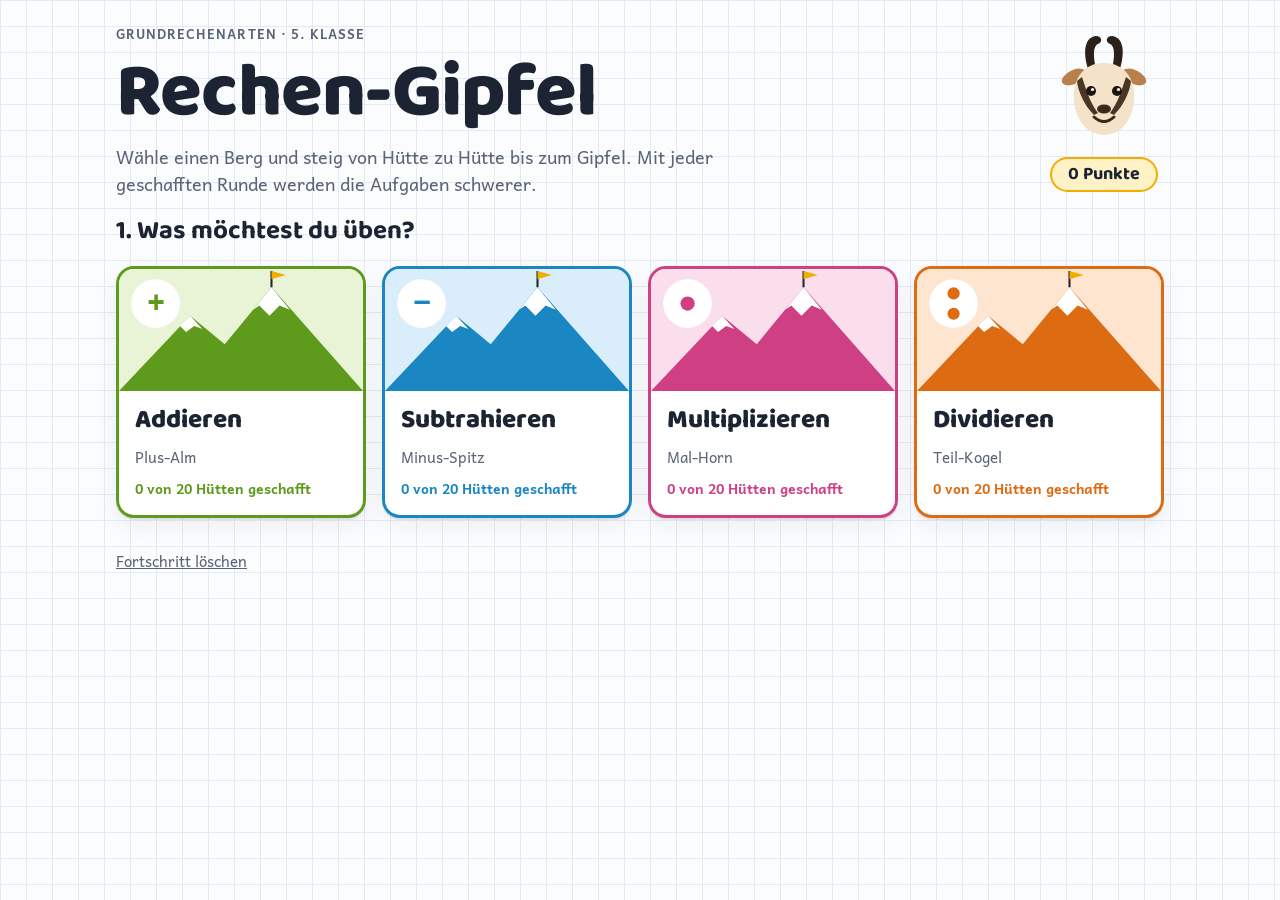
==== einzeldatei/Rechen-Gipfel.html @ dc91d682 "Lernwelt Rechen-Gipfel: Grundrechenarten Klasse 5 Halbschriftlich und schriftlich addieren, subtrahi" ====
<!doctype html>
<html lang="de">
<head>
<meta charset="utf-8">
<meta name="viewport" content="width=device-width, initial-scale=1, viewport-fit=cover">
<title>Rechen-Gipfel</title>
<meta name="description" content="Digitale Lernwelt Grundrechenarten für die 5. Klasse der Mittelschule in Bayern: halbschriftlich und schriftlich addieren, subtrahieren, multiplizieren und dividieren.">
<link rel="preconnect" href="https://fonts.googleapis.com">
<link rel="preconnect" href="https://fonts.gstatic.com" crossorigin>
<link rel="stylesheet" href="https://fonts.googleapis.com/css2?family=Andika:wght@400;700&family=Baloo+2:wght@600;700;800&display=swap">
<style>
/* Rechen-Gipfel
   Layout: eine Spalte auf Karopapier; beim Üben links die Aufgabe, rechts Gamsi, Zahlenfeld und Knöpfe.
   Farben der vier Berge wie auf den Merkplakaten: Plus grün, Minus blau, Mal pink, Geteilt orange. */
:root {
  --paper: #fbfcfe;
  --grid: #e3eaf3;
  --card: #ffffff;
  --fg: #1c2433;
  --muted: #5a6476;
  --line: #c7d1de;
  --ink: #1d4fa8;            /* Füller-Blau für eigene Eingaben */
  --red: #c42a40;            /* Korrekturrot */
  --red-soft: #fde4e8;
  --ok: #24794f;
  --ok-soft: #dcf2e5;
  --sun: #f2ad00;
  --sun-soft: #fff2c7;
  --snow: #ffffff;
  --add: #5e9a1c;  --add-soft: #e9f4d6;
  --sub: #1a86c2;  --sub-soft: #d9eefa;
  --mul: #cf3f84;  --mul-soft: #fbdeec;
  --div: #dd6b12;  --div-soft: #fde5d0;
  --accent: var(--add);
  --accent-soft: var(--add-soft);
  --shadow: 0 2px 0 rgba(28, 36, 51, .08), 0 8px 24px rgba(28, 36, 51, .06);
  --font-display: 'Baloo 2', 'Andika', 'Trebuchet MS', system-ui, sans-serif;
  --font-body: 'Andika', 'Segoe UI', system-ui, sans-serif;
  --cell: clamp(36px, 9vw, 54px);
  --radius: 18px;
}
@media (prefers-color-scheme: dark) {
  :root:not([data-theme="light"]) {
    --paper: #131a27; --grid: #1c2638; --card: #1a2333; --fg: #e9edf4; --muted: #a4aec0; --line: #34425a;
    --ink: #8fb4ff; --red: #ff7d8f; --red-soft: #43202a; --ok: #59d08f; --ok-soft: #173a29; --sun: #ffc93d; --sun-soft: #3f3313; --snow: #dce5f2;
    --add: #8ccf45; --add-soft: #253517; --sub: #4fb6ee; --sub-soft: #15304a; --mul: #f070ad; --mul-soft: #3d1a2c; --div: #ff9a4d; --div-soft: #3f2614;
    --shadow: 0 2px 0 rgba(0, 0, 0, .3), 0 8px 24px rgba(0, 0, 0, .25);
    color-scheme: dark;
  }
}
:root[data-theme="dark"] {
  --paper: #131a27; --grid: #1c2638; --card: #1a2333; --fg: #e9edf4; --muted: #a4aec0; --line: #34425a;
  --ink: #8fb4ff; --red: #ff7d8f; --red-soft: #43202a; --ok: #59d08f; --ok-soft: #173a29; --sun: #ffc93d; --sun-soft: #3f3313; --snow: #dce5f2;
  --add: #8ccf45; --add-soft: #253517; --sub: #4fb6ee; --sub-soft: #15304a; --mul: #f070ad; --mul-soft: #3d1a2c; --div: #ff9a4d; --div-soft: #3f2614;
  --shadow: 0 2px 0 rgba(0, 0, 0, .3), 0 8px 24px rgba(0, 0, 0, .25);
  color-scheme: dark;
}
[data-op="add"] { --accent: var(--add); --accent-soft: var(--add-soft); }
[data-op="sub"] { --accent: var(--sub); --accent-soft: var(--sub-soft); }
[data-op="mul"] { --accent: var(--mul); --accent-soft: var(--mul-soft); }
[data-op="div"] { --accent: var(--div); --accent-soft: var(--div-soft); }

* { box-sizing: border-box; }
html, body { margin: 0; }
body {
  font-family: var(--font-body);
  font-size: 17px;
  line-height: 1.5;
  color: var(--fg);
  background-color: var(--paper);
  background-image:
    linear-gradient(var(--grid) 1px, transparent 1px),
    linear-gradient(90deg, var(--grid) 1px, transparent 1px);
  background-size: 26px 26px;
  min-height: 100vh;
}
[hidden] { display: none !important; }
button { font: inherit; color: inherit; }
:focus-visible { outline: 3px solid var(--sun); outline-offset: 2px; }

.app {
  max-width: 1080px;
  margin: 0 auto;
  padding-block: 24px 48px;
  padding-left: max(16px, env(safe-area-inset-left, 0px));
  padding-right: max(16px, env(safe-area-inset-right, 0px));
}
.screen { display: flex; flex-direction: column; gap: 20px; animation: rise .35s ease both; }
@keyframes rise { from { transform: translateY(8px); opacity: .4; } to { transform: none; opacity: 1; } }

h1, h2, h3 { font-family: var(--font-display); line-height: 1.1; margin: 0; text-wrap: balance; }
h1 { font-size: clamp(44px, 8vw, 76px); font-weight: 800; letter-spacing: -.01em; }
.eyebrow { margin: 0; font-weight: 700; color: var(--muted); text-transform: uppercase; letter-spacing: .08em; font-size: 13px; }
.lead { margin: 0; font-size: 18px; color: var(--muted); max-width: 58ch; }
.pick-title { font-size: 26px; font-weight: 700; }

/* ---------- Start ---------- */
.hero { display: flex; gap: 24px; align-items: center; justify-content: space-between; flex-wrap: wrap; }
.hero-text { display: flex; flex-direction: column; gap: 8px; min-width: 0; flex: 1 1 380px; }
.hero-side { display: flex; flex-direction: column; align-items: center; gap: 8px; }
.score-pill { font-family: var(--font-display); font-weight: 700; font-size: 18px; background: var(--sun-soft); color: var(--fg); border: 2px solid var(--sun); border-radius: 999px; padding: 2px 16px; font-variant-numeric: tabular-nums; }

.op-grid { display: grid; grid-template-columns: repeat(4, minmax(0, 1fr)); gap: 16px; }
@media (max-width: 860px) { .op-grid { grid-template-columns: repeat(2, minmax(0, 1fr)); } }
@media (max-width: 420px) { .op-grid { grid-template-columns: minmax(0, 1fr); } }
.op-card {
  display: flex; flex-direction: column; gap: 6px; text-align: left;
  background: var(--card); border: 3px solid var(--accent); border-radius: var(--radius);
  padding: 0 0 16px; cursor: pointer; overflow: hidden; box-shadow: var(--shadow);
  transition: transform .15s ease;
}
.op-card:hover { transform: translateY(-3px); }
.op-card svg { display: block; width: 100%; height: auto; max-height: 130px; background: var(--accent-soft); }
@media (max-width: 420px) { .op-card svg { height: 110px; } }
.op-card .op-name { font-family: var(--font-display); font-weight: 800; font-size: 26px; padding: 4px 16px 0; color: var(--fg); }
.op-card .op-sub { padding: 0 16px; color: var(--muted); font-size: 15px; }
.op-card .op-progress { padding: 4px 16px 0; font-size: 14px; font-weight: 700; color: var(--accent); }

.home-foot { display: flex; gap: 12px; align-items: center; flex-wrap: wrap; padding-top: 8px; }
.link-btn { background: none; border: 0; padding: 4px 0; color: var(--muted); text-decoration: underline; cursor: pointer; font-size: 15px; }
.reset-confirm { display: flex; gap: 8px; align-items: center; flex-wrap: wrap; font-size: 15px; }

/* ---------- Auswahl Verfahren / Stufe ---------- */
.crumbs { display: flex; gap: 12px; align-items: center; flex-wrap: wrap; color: var(--muted); font-weight: 700; }
.back-btn { background: var(--card); border: 2px solid var(--line); border-radius: 999px; padding: 6px 14px; cursor: pointer; font-weight: 700; }
.back-btn:hover { border-color: var(--accent); }
.choice-grid { display: grid; grid-template-columns: repeat(2, minmax(0, 1fr)); gap: 18px; }
@media (max-width: 680px) { .choice-grid { grid-template-columns: minmax(0, 1fr); } }
.choice {
  display: flex; flex-direction: column; gap: 10px; text-align: left; cursor: pointer;
  background: var(--card); border: 3px solid var(--accent); border-radius: var(--radius);
  padding: 20px; box-shadow: var(--shadow); min-width: 0; transition: transform .15s ease;
}
.choice:hover { transform: translateY(-3px); }
.choice h3 { font-size: 30px; font-weight: 800; }
.choice p { margin: 0; color: var(--muted); }
.choice .example { background: var(--accent-soft); border-radius: 12px; padding: 10px 14px; font-size: 18px; font-variant-numeric: tabular-nums; overflow-x: auto; }
.choice .example pre { margin: 0; font-family: var(--font-body); font-size: 18px; line-height: 1.3; }
.trail { display: flex; gap: 6px; align-items: flex-end; flex-wrap: wrap; }
.hut { display: flex; flex-direction: column; align-items: center; gap: 2px; font-size: 12px; font-weight: 700; color: var(--muted); }
.hut svg { width: 40px; height: 34px; }
.trail-note { font-size: 14px; font-weight: 700; color: var(--accent); }

/* ---------- Üben ---------- */
.play-bar { display: flex; gap: 12px; align-items: center; justify-content: space-between; flex-wrap: wrap; }
.play-info { display: flex; gap: 8px; flex-wrap: wrap; }
.badge { display: inline-block; background: var(--accent); color: var(--card); font-weight: 700; border-radius: 999px; padding: 3px 14px; font-size: 15px; }
.badge.soft { background: var(--accent-soft); color: var(--fg); }
.play-score { font-family: var(--font-display); font-weight: 700; font-size: 20px; font-variant-numeric: tabular-nums; }
.dots { display: flex; gap: 8px; }
.dot { width: 34px; height: 10px; border-radius: 6px; background: var(--line); }
.dot.now { background: var(--sun); }
.dot.ok { background: var(--ok); }
.dot.meh { background: var(--accent); opacity: .55; }
.dot.bonus { outline: 2px dashed var(--sun); outline-offset: 2px; }

.play-main { display: grid; grid-template-columns: minmax(0, 1fr) 320px; gap: 20px; align-items: start; }
@media (max-width: 860px) { .play-main { grid-template-columns: minmax(0, 1fr); } }
.task-card { background: var(--card); border: 3px solid var(--accent); border-radius: var(--radius); padding: 20px; display: flex; flex-direction: column; gap: 16px; box-shadow: var(--shadow); min-width: 0; }
.task-kicker { margin: 0; font-weight: 700; color: var(--accent); text-transform: uppercase; letter-spacing: .06em; font-size: 13px; }
.task-title { font-size: clamp(28px, 5vw, 40px); font-weight: 800; font-variant-numeric: tabular-nums; }
.work { overflow-x: auto; padding: 4px 2px 8px; }

.sach { background: var(--accent-soft); border-radius: 14px; padding: 14px 16px; display: flex; flex-direction: column; gap: 12px; }
.sach p { margin: 0; font-size: 18px; max-width: 62ch; }
.sach .q { font-weight: 700; }
.opt-row { display: flex; gap: 10px; flex-wrap: wrap; }
.opt { background: var(--card); border: 2px solid var(--line); border-radius: 12px; padding: 8px 16px; font-size: 20px; font-weight: 700; cursor: pointer; font-variant-numeric: tabular-nums; }
.opt:hover { border-color: var(--accent); }
.opt.wrong { border-color: var(--red); background: var(--red-soft); animation: shake .3s; }
.opt.right { border-color: var(--ok); background: var(--ok-soft); }
@keyframes shake { 25% { transform: translateX(-4px); } 75% { transform: translateX(4px); } }
.answer-box { background: var(--ok-soft); border: 2px solid var(--ok); border-radius: 14px; padding: 12px 16px; font-size: 18px; }
.answer-box b { font-family: var(--font-display); }

/* Rechenkästchen */
.grid { display: grid; grid-template-columns: repeat(var(--cols), var(--cell)); width: max-content; }
.cell {
  width: var(--cell); height: var(--cell);
  display: flex; align-items: center; justify-content: center;
  border-right: 1px solid var(--line); border-bottom: 1px solid var(--line);
  font-size: calc(var(--cell) * .58); font-weight: 700; line-height: 1;
  background: transparent; padding: 0; font-variant-numeric: tabular-nums;
}
.cell.first { border-left: 1px solid var(--line); }
.cell.top { border-top: 1px solid var(--line); }
.cell.rule { border-top: 4px solid var(--fg); }
.cell.sign { color: var(--fg); }
.cell.small { font-size: calc(var(--cell) * .36); color: var(--muted); }
.cell.in { background: var(--card); color: var(--ink); cursor: pointer; border-radius: 0; border-left: 0; border-top-style: solid; }
.cell.in:hover { background: var(--sun-soft); }
.cell.sel { box-shadow: inset 0 0 0 3px var(--sun); background: var(--sun-soft); }
.cell.ok { background: var(--ok-soft); }
.cell.bad { background: var(--red-soft); }
.cell.shown { color: var(--red); }
.cell.mark { color: var(--ink); }
.cell.hl { background: var(--sun-soft); }
.cell.ul { border-bottom: 3px solid var(--fg); }
.cell.down { color: var(--accent); }
.grid-legend { font-size: 14px; color: var(--muted); margin: 8px 0 0; }

/* Rechnen in Schritten */
.steps { display: flex; flex-direction: column; gap: 10px; }
.hs-row { display: flex; flex-wrap: wrap; align-items: center; gap: 8px; font-size: clamp(22px, 4vw, 28px); font-weight: 700; font-variant-numeric: tabular-nums; }
.hs-row.final { border-top: 3px solid var(--fg); padding-top: 10px; margin-top: 4px; }
.slot {
  min-width: calc(var(--w) * 0.75em + 0.8em); height: 1.7em; padding: 0 .3em;
  border: 2px dashed var(--line); border-radius: 10px; background: var(--card); color: var(--ink);
  font-weight: 700; font-size: inherit; cursor: pointer; text-align: right; font-variant-numeric: tabular-nums;
}
.slot.given { border-style: solid; border-color: transparent; background: var(--accent-soft); color: var(--fg); cursor: default; }
.slot.sel { border-style: solid; border-color: var(--sun); background: var(--sun-soft); }
.slot.ok { border-style: solid; border-color: var(--ok); background: var(--ok-soft); }
.slot.bad { border-style: solid; border-color: var(--red); background: var(--red-soft); }
.slot.shown { color: var(--red); }
.ref { color: var(--muted); min-width: 1.5em; text-align: right; }

/* Division Schritt für Schritt */
.div-prompt { display: flex; flex-wrap: wrap; gap: 10px; align-items: center; background: var(--sun-soft); border-radius: 14px; padding: 10px 14px; font-size: 20px; font-weight: 700; }
.div-prompt .slot { min-width: 3.2em; }
.div-done { background: var(--ok-soft); }

/* Seitenleiste */
.side { display: flex; flex-direction: column; gap: 14px; }
.coach { display: flex; gap: 10px; align-items: flex-start; }
.bubble {
  position: relative; flex: 1; min-width: 0; background: var(--card); border: 2px solid var(--line);
  border-radius: 16px; padding: 10px 14px; font-size: 16px; min-height: 64px;
}
.bubble.good { border-color: var(--ok); background: var(--ok-soft); }
.bubble.oops { border-color: var(--red); background: var(--red-soft); }
.bubble.tip { border-color: var(--sun); background: var(--sun-soft); }
.bubble ol { margin: 6px 0 0; padding-left: 20px; }
.bubble li { margin: 2px 0; font-size: 15px; }

.pad { display: grid; grid-template-columns: repeat(4, minmax(0, 1fr)); gap: 8px; }
.key {
  height: 56px; border-radius: 14px; border: 2px solid var(--line); background: var(--card);
  font-family: var(--font-display); font-size: 26px; font-weight: 700; cursor: pointer; touch-action: manipulation;
}
.key:hover { border-color: var(--accent); }
.key:active { transform: translateY(1px); background: var(--accent-soft); }
.key.wide { grid-column: span 2; }
.key.fn { font-size: 18px; color: var(--muted); }
.actions { display: grid; grid-template-columns: 1fr 2fr; gap: 10px; }
.btn {
  border-radius: 14px; border: 2px solid transparent; padding: 12px 18px; cursor: pointer;
  font-family: var(--font-display); font-weight: 700; font-size: 20px;
}
.btn.primary { background: var(--accent); color: var(--card); }
.btn.primary:hover { filter: brightness(1.05); }
.btn.ghost { background: var(--card); border-color: var(--line); }
.btn.ghost:hover { border-color: var(--accent); }
.btn.small { font-size: 15px; padding: 6px 12px; border-radius: 10px; }
.btn.danger { background: var(--red); color: var(--card); }
.btn:disabled { opacity: .45; cursor: not-allowed; }

/* Maskottchen */
.mascot { width: 120px; height: 120px; }
.mascot.small { width: 64px; height: 64px; flex-shrink: 0; }
.mascot.big { width: 150px; height: 150px; }
.mascot svg { width: 100%; height: 100%; }
.mascot.hop svg { animation: hop .5s ease; }
@keyframes hop { 40% { transform: translateY(-10px) rotate(-4deg); } }

/* Rundenende */
.done-card { background: var(--card); border: 3px solid var(--accent); border-radius: var(--radius); padding: 28px 20px; display: flex; flex-direction: column; align-items: center; gap: 14px; text-align: center; box-shadow: var(--shadow); }
.done-card h2 { font-size: clamp(30px, 6vw, 46px); font-weight: 800; }
.done-stars { display: flex; gap: 8px; }
.done-stars svg { width: 56px; height: 56px; }
.done-actions { display: flex; gap: 10px; flex-wrap: wrap; justify-content: center; }

#confetti { position: fixed; inset: 0; width: 100%; height: 100%; pointer-events: none; z-index: 20; }
.noscript { padding: 20px; }

@media (prefers-reduced-motion: reduce) {
  *, *::before, *::after { animation: none !important; transition: none !important; }
}

</style>
</head>
<body>
<div class="app">

  <!-- Startseite: Rechenart wählen -->
  <section id="screen-home" class="screen" aria-labelledby="home-title">
    <header class="hero">
      <div class="hero-text">
        <p class="eyebrow">Grundrechenarten · 5. Klasse</p>
        <h1 id="home-title">Rechen-Gipfel</h1>
        <p class="lead">Wähle einen Berg und steig von Hütte zu Hütte bis zum Gipfel. Mit jeder geschafften Runde werden die Aufgaben schwerer.</p>
      </div>
      <div class="hero-side">
        <div class="mascot" id="home-mascot" aria-hidden="true"></div>
        <div class="score-pill" id="home-points" aria-live="polite">0 Punkte</div>
      </div>
    </header>
    <h2 class="pick-title">1. Was möchtest du üben?</h2>
    <div class="op-grid" id="op-grid"></div>
    <footer class="home-foot">
      <button type="button" class="link-btn" id="reset-btn">Fortschritt löschen</button>
      <div id="reset-confirm" class="reset-confirm" hidden>
        <span>Wirklich alle Hütten und Punkte löschen?</span>
        <button type="button" class="btn small danger" id="reset-yes">Ja, löschen</button>
        <button type="button" class="btn small ghost" id="reset-no">Abbrechen</button>
      </div>
    </footer>
  </section>

  <!-- Verfahren wählen -->
  <section id="screen-mode" class="screen" hidden aria-labelledby="mode-title">
    <nav class="crumbs"><button type="button" class="back-btn" data-go="home">← Zurück</button><span id="mode-crumb"></span></nav>
    <h2 class="pick-title" id="mode-title">2. Wie möchtest du rechnen?</h2>
    <div class="choice-grid" id="mode-grid"></div>
  </section>

  <!-- Stufe wählen -->
  <section id="screen-stufe" class="screen" hidden aria-labelledby="stufe-title">
    <nav class="crumbs"><button type="button" class="back-btn" data-go="mode">← Zurück</button><span id="stufe-crumb"></span></nav>
    <h2 class="pick-title" id="stufe-title">3. Welche Stufe?</h2>
    <div class="choice-grid" id="stufe-grid"></div>
  </section>

  <!-- Üben -->
  <section id="screen-play" class="screen" hidden aria-labelledby="play-title">
    <div class="play-bar">
      <button type="button" class="back-btn" id="play-back">← Stufen</button>
      <div class="play-info">
        <span class="badge" id="play-path"></span>
        <span class="badge soft" id="play-level"></span>
      </div>
      <div class="play-score" id="play-points" aria-live="polite"></div>
    </div>
    <div class="dots" id="play-dots" aria-label="Fortschritt in dieser Runde"></div>

    <div class="play-main">
      <div class="task-card">
        <p class="task-kicker" id="play-kicker"></p>
        <h2 class="task-title" id="play-title"></h2>
        <div id="sach-box" class="sach" hidden></div>
        <div id="work" class="work"></div>
        <div id="answer-box" class="answer-box" hidden></div>
      </div>

      <aside class="side">
        <div class="coach">
          <div class="mascot small" id="play-mascot" aria-hidden="true"></div>
          <div class="bubble" id="bubble" aria-live="polite"></div>
        </div>
        <div class="pad" id="pad" aria-label="Zahlenfeld"></div>
        <div class="actions">
          <button type="button" class="btn ghost" id="hint-btn">Tipp</button>
          <button type="button" class="btn primary" id="check-btn">Prüfen</button>
        </div>
      </aside>
    </div>
  </section>

  <!-- Rundenende -->
  <section id="screen-done" class="screen" hidden aria-labelledby="done-title">
    <div class="done-card">
      <div class="mascot big" id="done-mascot" aria-hidden="true"></div>
      <h2 id="done-title"></h2>
      <div class="done-stars" id="done-stars"></div>
      <p id="done-text" class="lead"></p>
      <div class="done-trail" id="done-trail"></div>
      <div class="done-actions">
        <button type="button" class="btn primary" id="again-btn">Nächste Runde</button>
        <button type="button" class="btn ghost" id="to-stufe-btn">Andere Stufe</button>
        <button type="button" class="btn ghost" id="to-home-btn">Andere Rechenart</button>
      </div>
    </div>
  </section>

</div>
<canvas id="confetti" aria-hidden="true"></canvas>
<noscript><p class="noscript">Bitte JavaScript einschalten, damit die Lernwelt funktioniert.</p></noscript>
<script>
/* Rechen-Gipfel – kleine Hilfsfunktionen */
window.RG = window.RG || {};
(function (RG) {
  RG.rnd = function (a, b) { return a + Math.floor(Math.random() * (b - a + 1)); };
  RG.pick = function (arr) { return arr[Math.floor(Math.random() * arr.length)]; };
  RG.shuffle = function (arr) {
    var a = arr.slice();
    for (var i = a.length - 1; i > 0; i--) {
      var j = Math.floor(Math.random() * (i + 1));
      var t = a[i]; a[i] = a[j]; a[j] = t;
    }
    return a;
  };
  /* Tausendergruppen mit schmalem Leerzeichen: 12 345 */
  RG.fmt = function (n) { return String(n).replace(/\B(?=(\d{3})+(?!\d))/g, ' '); };
  RG.len = function (n) { return String(n).length; };
  RG.digitsOf = function (n) { return String(n).split('').map(Number); };
  /* Stellenwert-Zerlegung: 285 -> [200, 80, 5] (Nullen fallen weg) */
  RG.placeParts = function (n) {
    var s = String(n), out = [];
    for (var i = 0; i < s.length; i++) {
      var d = Number(s[i]);
      if (d) out.push(d * Math.pow(10, s.length - 1 - i));
    }
    return out;
  };
  /* Stellenwert-Namen von rechts: E, Z, H, T, ZT, HT */
  RG.PLACE = ['E', 'Z', 'H', 'T', 'ZT', 'HT', 'M'];
  RG.PLACE_LONG = ['Einer', 'Zehner', 'Hunderter', 'Tausender', 'Zehntausender', 'Hunderttausender', 'Millionen'];

  /* Überschlag: auf die höchste Stelle runden */
  RG.roundLead = function (n) {
    var p = Math.pow(10, String(n).length - 1);
    return Math.round(n / p) * p;
  };

  /* Speicher (nur in diesem Browser) */
  var KEY = 'rechengipfel-v1';
  RG.store = {
    load: function () { try { return JSON.parse(localStorage.getItem(KEY)) || null; } catch (e) { return null; } },
    save: function (d) { try { localStorage.setItem(KEY, JSON.stringify(d)); } catch (e) { /* ohne Speicher weiter */ } },
    clear: function () { try { localStorage.removeItem(KEY); } catch (e) { /* egal */ } }
  };

  /* DOM-Helfer */
  RG.el = function (tag, attrs, children) {
    var e = document.createElement(tag);
    if (attrs) {
      Object.keys(attrs).forEach(function (k) {
        var v = attrs[k];
        if (v === undefined || v === null || v === false) return;
        if (k === 'text') e.textContent = v;
        else if (k === 'html') e.innerHTML = v;
        else if (k.slice(0, 2) === 'on') e.addEventListener(k.slice(2), v);
        else e.setAttribute(k, v === true ? '' : v);
      });
    }
    (children || []).forEach(function (c) {
      if (c === null || c === undefined || c === false) return;
      e.appendChild(typeof c === 'string' ? document.createTextNode(c) : c);
    });
    return e;
  };
})(window.RG);

</script>
<script>
/* Rechen-Gipfel – Aufgaben erzeugen
   Pfad = Rechenart (add, sub, mul, div) + Verfahren (hs = halbschriftlich, sch = schriftlich)
          + Stufe (1, 2). Innerhalb einer Stufe gibt es 5 Level (Hütten), die schwerer werden. */
(function (RG) {
  var rnd = RG.rnd, pick = RG.pick, len = RG.len;

  function retry(make, ok) {
    var x;
    for (var i = 0; i < 500; i++) { x = make(); if (ok(x)) return x; }
    return x;
  }
  /* Anzahl der Überträge beim Addieren */
  function carries(nums) {
    var c = 0, cnt = 0, L = Math.max.apply(null, nums.map(len));
    for (var i = 0; i < L; i++) {
      var s = c;
      nums.forEach(function (n) { s += Math.floor(n / Math.pow(10, i)) % 10; });
      c = Math.floor(s / 10);
      if (c) cnt++;
    }
    return cnt;
  }
  /* Anzahl der Stellen, an denen entbündelt werden muss */
  function borrows(a, b) {
    var A = String(a).split('').reverse().map(Number);
    var B = String(b).split('').reverse().map(Number);
    var c = 0, cnt = 0;
    for (var i = 0; i < A.length; i++) {
      var x = A[i] - c, y = B[i] || 0;
      if (x < y) { cnt++; c = 1; } else c = 0;
    }
    return cnt;
  }
  function innerZero(n) { return String(n).slice(1).indexOf('0') >= 0; }
  RG.carries = carries;
  RG.borrows = borrows;

  /* ---------- Addition ---------- */
  function genAdd(mode, s, L) {
    if (mode === 'hs') {
      var R1 = [[21, 69, 11, 29], [25, 89, 13, 49], [120, 480, 21, 89], [150, 750, 110, 249], [250, 899, 120, 399]];
      var R2 = [[200, 600, 110, 299], [300, 800, 150, 499], [1200, 4500, 210, 899], [1500, 5000, 1100, 3999], [2500, 6999, 1200, 2999]];
      var r = (s === 1 ? R1 : R2)[L - 1];
      var t = retry(function () { return [rnd(r[0], r[1]), rnd(r[2], r[3])]; }, function (t) {
        if (RG.placeParts(t[1]).length < 2) return false;
        if (s === 1 && L === 1) return carries(t) === 0;
        if (s === 1 && L === 2) return carries(t) >= 1;
        return true;
      });
      return { kind: 'add', terms: t, answer: t[0] + t[1] };
    }
    var make;
    if (s === 1) {
      make = [
        function () { return retry(function () { return [rnd(100, 499), rnd(100, 499)]; }, function (t) { return carries(t) === 0; }); },
        function () { return retry(function () { return [rnd(100, 899), rnd(100, 899)]; }, function (t) { return carries(t) >= 1; }); },
        function () { return [rnd(1000, 8999), rnd(100, 999)]; },
        function () { return retry(function () { return [rnd(1000, 8999), rnd(1000, 8999)]; }, function (t) { return carries(t) >= 2; }); },
        function () { return [rnd(100, 999), rnd(1000, 4999), rnd(100, 999)]; }
      ][L - 1];
    } else {
      make = [
        function () { return [rnd(1000, 4999), rnd(100, 999), rnd(1000, 3999)]; },
        function () { return retry(function () { return [rnd(10000, 59999), rnd(1000, 9999)]; }, function (t) { return carries(t) >= 2; }); },
        function () { return [rnd(1000, 9999), rnd(1000, 9999), rnd(1000, 9999)]; },
        function () { return [rnd(10000, 49999), rnd(100, 999), rnd(1000, 9999), rnd(10, 99)]; },
        function () { return [rnd(10000, 99999), rnd(10000, 59999), rnd(1000, 9999), rnd(1000, 9999)]; }
      ][L - 1];
    }
    var terms = make();
    return { kind: 'add', terms: terms, answer: terms.reduce(function (x, y) { return x + y; }, 0) };
  }

  /* ---------- Subtraktion ---------- */
  function genSub(mode, s, L) {
    var p;
    if (mode === 'hs') {
      if (s === 1) {
        p = [
          function () { return retry(function () { return [rnd(40, 99), rnd(11, 39)]; }, function (t) { return t[0] > t[1] + 5 && borrows(t[0], t[1]) === 0; }); },
          function () { return retry(function () { return [rnd(41, 99), rnd(12, 39)]; }, function (t) { return t[0] > t[1] && borrows(t[0], t[1]) >= 1; }); },
          function () { return retry(function () { return [rnd(120, 599), rnd(21, 89)]; }, function (t) { return borrows(t[0], t[1]) >= 1; }); },
          function () { return [rnd(400, 899), rnd(120, 399)]; },
          function () { return retry(function () { return [rnd(500, 999), rnd(150, 499)]; }, function (t) { return innerZero(t[0]) && borrows(t[0], t[1]) >= 2; }); }
        ][L - 1];
      } else {
        p = [
          function () { return [rnd(1000, 4999), rnd(210, 899)]; },
          function () { return [rnd(2000, 8999), rnd(1100, 1999)]; },
          function () { return retry(function () { return [rnd(2, 9) * 1000 + pick([rnd(1, 9), rnd(1, 9) * 10, rnd(1, 9) * 100 + rnd(1, 9)]), rnd(1110, 1999)]; }, function (t) { return t[0] > t[1] && borrows(t[0], t[1]) >= 2; }); },
          function () { return [rnd(10000, 49999), rnd(1100, 9999)]; },
          function () { return [rnd(20000, 99999), rnd(10000, 19999)]; }
        ][L - 1];
      }
      var t = retry(p, function (t) { return t[0] > t[1] && RG.placeParts(t[1]).length >= 2; });
      return { kind: 'sub', a: t[0], b: t[1], answer: t[0] - t[1] };
    }
    if (s === 1) {
      p = [
        function () { return retry(function () { return [rnd(400, 999), rnd(100, 399)]; }, function (t) { return borrows(t[0], t[1]) === 0; }); },
        function () { return retry(function () { return [rnd(400, 999), rnd(100, 399)]; }, function (t) { return borrows(t[0], t[1]) === 1; }); },
        function () { return retry(function () { return [rnd(400, 999), rnd(100, 399)]; }, function (t) { return borrows(t[0], t[1]) === 2; }); },
        function () { return retry(function () { return [rnd(1000, 9999), rnd(100, 999)]; }, function (t) { return borrows(t[0], t[1]) >= 1; }); },
        function () { return retry(function () { return [rnd(2000, 9999), rnd(1000, 1999)]; }, function (t) { return innerZero(t[0]) && borrows(t[0], t[1]) >= 2; }); }
      ][L - 1];
    } else {
      p = [
        function () { return retry(function () { return [rnd(3000, 9999), rnd(1000, 2999)]; }, function (t) { return borrows(t[0], t[1]) >= 2; }); },
        function () { return retry(function () { return [rnd(10000, 99999), rnd(1000, 9999)]; }, function (t) { return borrows(t[0], t[1]) >= 2; }); },
        function () { return retry(function () { var a = rnd(2, 9) * 1000 + rnd(1, 9); return [a, rnd(1000, a - 1)]; }, function (t) { return borrows(t[0], t[1]) >= 2; }); },
        function () { return retry(function () { var a = rnd(2, 9) * 10000 + rnd(0, 9) * 100 + rnd(1, 9); return [a, rnd(10000, a - 1)]; }, function (t) { return borrows(t[0], t[1]) >= 2; }); },
        function () { return retry(function () { var a = rnd(3, 9) * 10000 + rnd(1, 8); return [a, rnd(10000, a - 1)]; }, function (t) { return borrows(t[0], t[1]) >= 3; }); }
      ][L - 1];
    }
    var u = retry(p, function (t) { return t[0] > t[1]; });
    return { kind: 'sub', a: u[0], b: u[1], answer: u[0] - u[1] };
  }

  /* ---------- Multiplikation ---------- */
  function genMul(mode, s, L) {
    var n, f, dec = 'n';
    function noCarry() {
      f = 2;
      var a = rnd(1, 4), b = rnd(1, 4);
      return a * 10 + b;
    }
    if (mode === 'hs') {
      if (s === 1) {
        if (L === 1) { n = noCarry(); }
        else if (L === 2) { n = rnd(23, 98); f = rnd(3, 9); }
        else if (L === 3) { n = rnd(102, 329); f = rnd(2, 4); }
        else if (L === 4) { n = rnd(120, 699); f = rnd(4, 9); }
        else { n = rnd(300, 999); f = rnd(6, 9); }
      } else {
        if (L === 1) { n = rnd(1001, 2999); f = rnd(2, 5); }
        else if (L === 2) { n = rnd(1200, 4999); f = rnd(6, 9); }
        else if (L === 3) { n = rnd(21, 69); f = rnd(11, 19); dec = 'f'; }
        else if (L === 4) { n = rnd(21, 89); f = rnd(21, 49); dec = 'f'; }
        else { n = rnd(102, 299); f = rnd(21, 89); dec = 'f'; }
      }
      if (dec === 'n' && RG.placeParts(n).length < 2) n += 11;
      if (dec === 'f' && f % 10 === 0) f += 1;
      return { kind: 'mul', n: n, f: f, dec: dec, answer: n * f };
    }
    if (s === 1) {
      if (L === 1) { n = noCarry(); }
      else if (L === 2) { n = rnd(102, 499); f = rnd(2, 5); }
      else if (L === 3) { n = rnd(120, 989); f = rnd(6, 9); }
      else if (L === 4) { n = rnd(1023, 4999); f = rnd(3, 9); }
      else { n = rnd(2000, 9989); f = rnd(6, 9); }
    } else {
      if (L === 1) { n = rnd(12, 48); f = rnd(11, 19); }
      else if (L === 2) { n = rnd(102, 399); f = rnd(12, 29); }
      else if (L === 3) { n = rnd(112, 899); f = Math.random() < 0.3 ? rnd(2, 9) * 10 : rnd(21, 99); }
      else if (L === 4) { n = rnd(1012, 3999); f = rnd(21, 99); }
      else { n = rnd(2000, 9899); f = rnd(41, 99); }
    }
    return { kind: 'mul', n: n, f: f, answer: n * f };
  }

  /* ---------- Division ---------- */
  function genDiv(mode, s, L) {
    var d, q, r = 0;
    if (mode === 'hs') {
      if (s === 1) {
        if (L === 1) { d = rnd(2, 4); q = rnd(11, 23); }
        else if (L === 2) { d = rnd(3, 6); q = rnd(12, 19); }
        else if (L === 3) { d = rnd(2, 4); q = rnd(101, 233); }
        else if (L === 4) { d = rnd(4, 9); q = rnd(21, 99); }
        else { d = rnd(6, 9); q = rnd(102, 169); }
      } else {
        if (L === 1) { d = rnd(3, 5); q = rnd(102, 299); }
        else if (L === 2) { d = rnd(6, 9); q = rnd(112, 399); }
        else if (L === 3) { d = rnd(2, 9); q = rnd(1001, 1499); }
        else if (L === 4) { d = rnd(11, 15); q = rnd(12, 49); }
        else { d = rnd(12, 25); q = rnd(21, 79); }
      }
      if (RG.placeParts(q).length < 2) q += 1;
      return { kind: 'div', D: d * q, d: d, q: q, r: 0, answer: q };
    }
    if (s === 1) {
      if (L === 1) { d = rnd(2, 3); q = rnd(101, 333); }
      else if (L === 2) { d = rnd(4, 6); q = rnd(102, 199); }
      else if (L === 3) { d = rnd(6, 9); q = rnd(21, 99); }
      else if (L === 4) { d = rnd(3, 9); q = retry(function () { return rnd(201, 1999); }, function (x) { return x * d >= 1000; }); }
      else { d = rnd(3, 9); q = pick([rnd(1, 9) * 100 + rnd(1, 9), rnd(1, 4) * 1000 + rnd(1, 9) * 100 + rnd(1, 9)]); }
    } else {
      if (L === 1) { d = rnd(4, 9); q = rnd(1, 2) * 1000 + rnd(0, 9) * 10 + rnd(1, 9); }
      else if (L === 2) { d = rnd(3, 9); q = rnd(201, 999); r = rnd(1, d - 1); }
      else if (L === 3) { d = rnd(4, 9); q = rnd(2000, 9999); r = Math.random() < 0.5 ? rnd(1, d - 1) : 0; }
      else if (L === 4) { d = rnd(12, 19); q = rnd(21, 89); r = rnd(0, d - 1); }
      else { d = rnd(12, 25); q = rnd(101, 399); r = rnd(0, d - 1); }
    }
    return { kind: 'div', D: d * q + r, d: d, q: q, r: r, answer: q };
  }

  RG.generate = function (op, mode, s, L) {
    L = Math.max(1, Math.min(5, L));
    if (op === 'add') return genAdd(mode, s, L);
    if (op === 'sub') return genSub(mode, s, L);
    if (op === 'mul') return genMul(mode, s, L);
    return genDiv(mode, s, L);
  };

  /* ---------- Sachaufgaben (Alltag in Bayern, 5. Klasse) ---------- */
  var F = RG.fmt;
  var SACH = {
    add: [
      { ok: function (t) { return t.terms[0] < 10000; }, text: function (t) { return 'Beim Schulfest verkauft die Klasse 5a am Vormittag ' + F(t.terms[0]) + ' Lose und am Nachmittag ' + F(t.terms[1]) + ' Lose. Wie viele Lose verkauft sie insgesamt?'; }, ans: function (t) { return 'Die Klasse 5a verkauft insgesamt ' + F(t.answer) + ' Lose.'; } },
      { ok: function (t) { return t.terms[0] < 1000 && t.terms[1] < 1000; }, text: function (t) { return 'Familie Huber fährt in den Urlaub nach Südtirol und weiter ans Meer. Am ersten Tag fährt sie ' + F(t.terms[0]) + ' km, am zweiten Tag ' + F(t.terms[1]) + ' km. Wie viele Kilometer sind das zusammen?'; }, ans: function (t) { return 'Familie Huber fährt zusammen ' + F(t.answer) + ' km.'; } },
      { ok: function () { return true; }, text: function (t) { return 'Im Freibad waren am Samstag ' + F(t.terms[0]) + ' Gäste und am Sonntag ' + F(t.terms[1]) + ' Gäste. Wie viele Gäste waren es am ganzen Wochenende?'; }, ans: function (t) { return 'Am Wochenende waren ' + F(t.answer) + ' Gäste im Freibad.'; } },
      { ok: function () { return true; }, text: function (t) { return 'Auf dem Volksfest werden am Freitag ' + F(t.terms[0]) + ' Brezen verkauft und am Samstag ' + F(t.terms[1]) + ' Brezen. Wie viele Brezen sind das zusammen?'; }, ans: function (t) { return 'Zusammen werden ' + F(t.answer) + ' Brezen verkauft.'; } }
    ],
    addMany: [
      { ok: function () { return true; }, text: function (t) { var days = ['Montag', 'Dienstag', 'Mittwoch', 'Donnerstag']; return 'Der Tierpark zählt seine Besucher: ' + t.terms.map(function (x, i) { return days[i] + ' ' + F(x); }).join(', ') + '. Wie viele Besucher waren es insgesamt?'; }, ans: function (t) { return 'Insgesamt waren ' + F(t.answer) + ' Besucher im Tierpark.'; } },
      { ok: function () { return true; }, text: function (t) { return 'Eine Brauerei füllt in einer Woche Flaschen ab. Die Zähler zeigen: ' + t.terms.map(F).join(' Flaschen, ') + ' Flaschen. Wie viele Flaschen sind das zusammen?'; }, ans: function (t) { return 'Zusammen sind es ' + F(t.answer) + ' Flaschen.'; } }
    ],
    sub: [
      { ok: function () { return true; }, text: function (t) { return 'Ein Fußballstadion hat ' + F(t.a) + ' Plätze. ' + F(t.b) + ' Karten sind schon verkauft. Wie viele Plätze sind noch frei?'; }, ans: function (t) { return 'Es sind noch ' + F(t.answer) + ' Plätze frei.'; } },
      { ok: function (t) { return t.a <= 5000; }, text: function (t) { return 'Lena spart für ein neues Fahrrad. Es kostet ' + F(t.a) + ' €. Sie hat schon ' + F(t.b) + ' € gespart. Wie viel Geld fehlt ihr noch?'; }, ans: function (t) { return 'Lena fehlen noch ' + F(t.answer) + ' €.'; } },
      { ok: function () { return true; }, text: function (t) { return 'Eine Bäckerei backt am Morgen ' + F(t.a) + ' Semmeln. Bis zum Abend verkauft sie ' + F(t.b) + ' Semmeln. Wie viele Semmeln bleiben übrig?'; }, ans: function (t) { return 'Es bleiben ' + F(t.answer) + ' Semmeln übrig.'; } },
      { ok: function (t) { return t.a <= 20000; }, text: function (t) { return 'Die Stadtbücherei hat ' + F(t.a) + ' Bücher. ' + F(t.b) + ' Bücher sind gerade ausgeliehen. Wie viele Bücher stehen im Regal?'; }, ans: function (t) { return 'Im Regal stehen ' + F(t.answer) + ' Bücher.'; } }
    ],
    mul: [
      { ok: function (t) { return t.f <= 31; }, text: function (t) { return 'Eine Bäckerei backt jeden Tag ' + F(t.n) + ' Brezen. Wie viele Brezen sind das in ' + t.f + ' Tagen?'; }, ans: function (t) { return 'In ' + t.f + ' Tagen sind das ' + F(t.answer) + ' Brezen.'; } },
      { ok: function () { return true; }, text: function (t) { return 'Im Stadion gibt es ' + t.f + ' Blöcke mit je ' + F(t.n) + ' Sitzplätzen. Wie viele Sitzplätze sind das insgesamt?'; }, ans: function (t) { return 'Das Stadion hat ' + F(t.answer) + ' Sitzplätze.'; } },
      { ok: function (t) { return t.n <= 900 && t.f <= 31; }, text: function (t) { return 'Ein Lastwagen fährt jeden Tag ' + F(t.n) + ' km. Wie viele Kilometer fährt er in ' + t.f + ' Tagen?'; }, ans: function (t) { return 'Er fährt ' + F(t.answer) + ' km.'; } },
      { ok: function (t) { return t.f <= 24; }, text: function (t) { return 'Ein Getränkemarkt bekommt ' + F(t.n) + ' Kästen Apfelschorle. In jedem Kasten sind ' + t.f + ' Flaschen. Wie viele Flaschen sind das?'; }, ans: function (t) { return 'Das sind ' + F(t.answer) + ' Flaschen.'; } },
      { ok: function (t) { return t.n <= 60; }, text: function (t) { return 'Eine Karte für den Freizeitpark kostet ' + t.n + ' €. Die Schule kauft ' + t.f + ' Karten. Wie viel muss sie bezahlen?'; }, ans: function (t) { return 'Die Schule bezahlt ' + F(t.answer) + ' €.'; } }
    ],
    div: [
      { ok: function (t) { return t.D <= 3000; }, text: function (t) { return F(t.D) + ' Kinder kommen zum Sportfest. Sie werden in Mannschaften zu je ' + t.d + ' Kindern eingeteilt. Wie viele Mannschaften gibt es' + (t.r ? ' und wie viele Kinder bleiben übrig?' : '?'); }, ans: function (t) { return 'Es gibt ' + F(t.q) + ' Mannschaften' + (t.r ? '. ' + t.r + (t.r === 1 ? ' Kind bleibt' : ' Kinder bleiben') + ' übrig.' : '.'); } },
      { ok: function (t) { return t.r === 0; }, text: function (t) { return 'Ein Bauer verteilt ' + F(t.D) + ' kg Äpfel gleichmäßig auf ' + t.d + ' Kisten. Wie viele Kilogramm kommen in jede Kiste?'; }, ans: function (t) { return 'In jede Kiste kommen ' + F(t.q) + ' kg Äpfel.'; } },
      { ok: function (t) { return t.r === 0; }, text: function (t) { return 'Beim Flohmarkt nimmt die Klasse 5b ' + F(t.D) + ' € ein. Das Geld wird gerecht auf ' + t.d + ' Projekte verteilt. Wie viel Euro bekommt jedes Projekt?'; }, ans: function (t) { return 'Jedes Projekt bekommt ' + F(t.q) + ' €.'; } },
      { ok: function () { return true; }, text: function (t) { return 'Ein Hühnerhof verpackt ' + F(t.D) + ' Eier in Schachteln zu je ' + t.d + ' Stück. Wie viele Schachteln werden voll' + (t.r ? ' und wie viele Eier bleiben übrig?' : '?'); }, ans: function (t) { return F(t.q) + ' Schachteln werden voll' + (t.r ? '. ' + t.r + (t.r === 1 ? ' Ei bleibt' : ' Eier bleiben') + ' übrig.' : '.'); } }
    ]
  };

  function calcLabel(t, op) {
    var A, B;
    if (t.kind === 'add') { A = t.terms[0]; B = t.terms[1]; }
    else if (t.kind === 'sub') { A = t.a; B = t.b; }
    else if (t.kind === 'mul') { A = t.n; B = t.f; }
    else { A = t.D; B = t.d; }
    var sym = { add: ' + ', sub: ' − ', mul: ' · ', div: ' : ' }[op];
    if (t.kind === 'add' && t.terms.length > 2 && op === 'add') return t.terms.map(F).join(' + ');
    return F(A) + sym + F(B);
  }

  /* Sachaufgabe zu einer erzeugten Aufgabe. Liefert Text, Antwortsatz und drei Rechnungen zur Auswahl. */
  RG.makeSach = function (task) {
    var list = task.kind === 'add' && task.terms.length > 2 ? SACH.addMany : SACH[task.kind];
    var fits = list.filter(function (s) { return s.ok(task); });
    var tpl = pick(fits.length ? fits : list);
    var wrongOps = ['add', 'sub', 'mul', 'div'].filter(function (o) { return o !== task.kind; });
    var options;
    if (task.kind === 'add' && task.terms.length > 2) {
      options = [
        { label: calcLabel(task, 'add'), correct: true },
        { label: F(task.terms[0]) + ' + ' + F(task.terms[1]), correct: false },
        { label: task.terms.map(F).join(' − '), correct: false }
      ];
    } else {
      options = [{ label: calcLabel(task, task.kind), correct: true }];
      RG.shuffle(wrongOps).slice(0, 2).forEach(function (o) { options.push({ label: calcLabel(task, o), correct: false }); });
    }
    return { text: tpl.text(task), answer: tpl.ans(task), options: RG.shuffle(options) };
  };
})(window.RG);

</script>
<script>
/* Rechen-Gipfel – Aufbau und Prüfung der Übungen (ohne Bildschirm-Code, damit es testbar bleibt) */
(function (RG) {
  var F = RG.fmt, len = RG.len, P = RG.PLACE;

  function range(a, b) { var r = []; for (var i = a; i <= b; i++) r.push(i); return r; }
  /* Zahl rechtsbündig auf die gegebenen Spalten legen -> {spalte: ziffer} */
  function alignRight(value, cols) {
    var s = String(value), out = {};
    for (var i = 0; i < s.length && i < cols.length; i++) out[cols[cols.length - 1 - i]] = s[s.length - 1 - i];
    return out;
  }
  RG.alignRight = alignRight;

  RG.title = function (t) {
    if (t.kind === 'add') return t.terms.map(F).join(' + ');
    if (t.kind === 'sub') return F(t.a) + ' − ' + F(t.b);
    if (t.kind === 'mul') return F(t.n) + ' · ' + F(t.f);
    return F(t.D) + ' : ' + F(t.d);
  };
  RG.resultText = function (t) {
    if (t.kind === 'div' && t.r) return F(t.q) + ' Rest ' + t.r;
    return F(t.answer);
  };

  /* Schritte für „Zahl mal einstellige Zahl“ wie auf dem Plakat */
  function mulSteps(n, f) {
    var ds = String(n).split('').reverse().map(Number), c = 0, out = [];
    ds.forEach(function (x, i) {
      var pr = f * x, tot = pr + c, last = i === ds.length - 1;
      var s = f + ' mal ' + x + ' ist ' + pr + (c ? ', plus ' + c + ' gemerkt ist ' + tot : '');
      if (last) s += ', ' + tot + ' an';
      else s += ', ' + (tot % 10) + ' an' + (tot >= 10 ? ', ' + Math.floor(tot / 10) + ' gemerkt' : '');
      out.push(s);
      c = Math.floor(tot / 10);
    });
    return out;
  }
  /* Überträge beim Malnehmen: {stelle: übertrag} */
  function mulCarries(n, f) {
    var ds = String(n).split('').reverse().map(Number), c = 0, res = {};
    ds.forEach(function (x, i) {
      var tot = f * x + c;
      c = Math.floor(tot / 10);
      if (c && i < ds.length - 1) res[i + 1] = c;
    });
    return res;
  }
  function addCarries(nums) {
    var L = Math.max.apply(null, nums.map(len)), c = 0, res = {};
    for (var i = 0; i < L; i++) {
      var s = c;
      nums.forEach(function (n) { s += Math.floor(n / Math.pow(10, i)) % 10; });
      c = Math.floor(s / 10);
      if (c && i < L - 1) res[i + 1] = c;
    }
    return res;
  }
  function overschlag(t) {
    if (t.kind === 'add') { var r = t.terms.map(RG.roundLead); return r.map(F).join(' + ') + ' = ' + F(r.reduce(function (a, b) { return a + b; }, 0)); }
    if (t.kind === 'sub') { var a = RG.roundLead(t.a), b = RG.roundLead(t.b); return F(a) + ' − ' + F(b) + ' = ' + F(a - b); }
    if (t.kind === 'mul') { var n = RG.roundLead(t.n), f = t.f < 10 ? t.f : RG.roundLead(t.f); return F(n) + ' · ' + f + ' = ' + F(n * f); }
    return '';
  }
  RG.overschlag = overschlag;

  /* =================== Schriftlich: Rechenkästchen =================== */
  RG.buildGrid = function (t, stufe) {
    var spec;
    if (t.kind === 'add') spec = gridAdd(t);
    else if (t.kind === 'sub') spec = gridSub(t);
    else spec = stufe === 2 ? gridMul2(t) : gridMul1(t);
    spec.title = RG.title(t);
    return spec;
  };

  function gridAdd(t) {
    var W = Math.max(len(t.answer), Math.max.apply(null, t.terms.map(len)));
    var cols = range(1, W), rows = [];
    t.terms.forEach(function (x, j) {
      rows.push({ type: 'static', cells: alignRight(x, cols), sign: j === t.terms.length - 1 ? '+' : '' });
    });
    rows.push({ type: 'helper', key: 'c', cols: cols, mode: 'digit', small: true, label: 'Merkzahl' });
    rows.push({ type: 'input', key: 'res', cols: cols, ruleTop: true, label: 'Summe' });
    var carry = addCarries(t.terms), solC = {};
    /* Stelle p (0 = Einer) liegt in Spalte W - p */
    Object.keys(carry).forEach(function (p) { solC[W - Number(p)] = String(carry[p]); });
    var steps = [], c = 0;
    for (var i = 0; i < len(t.answer); i++) {
      var ds = t.terms.map(function (n) { return Math.floor(n / Math.pow(10, i)) % 10; }).filter(function (d, k) { return Math.pow(10, i) <= t.terms[k]; });
      var s = ds.reduce(function (a, b) { return a + b; }, 0) + c;
      if (!ds.length && !c) break;
      var txt = (P[i] || '') + ': ' + (ds.length ? ds.join(' + ') : '0') + (c ? ' + ' + c + ' gemerkt' : '') + ' = ' + s;
      var lastPlace = i === len(t.answer) - 1;
      if (lastPlace || s < 10) txt += ', ' + (lastPlace ? s : s % 10) + ' an';
      else txt += ', ' + (s % 10) + ' an, ' + Math.floor(s / 10) + ' gemerkt';
      steps.push(txt);
      c = Math.floor(s / 10);
      if (lastPlace) break;
    }
    return {
      C: W, rows: rows,
      check: function (read) {
        var r = read('res'), ok = r === t.answer;
        return { ok: ok, rows: { res: ok }, msg: ok ? '' : 'Die Summe stimmt noch nicht. Fang rechts bei den Einern an und denk an die Merkzahlen.' };
      },
      solution: { res: alignRight(t.answer, cols), c: solC },
      hint: 'Schreib Stelle unter Stelle und beginne rechts bei den Einern. ' + steps[0] + '. Überschlag: ' + overschlag(t),
      steps: steps
    };
  };

  /* Bayerisches Verfahren: Abziehen mit Entbündeln, Strich unter der entbündelten Stelle */
  RG.subBavaria = function (a, b) {
    var A = String(a).split('').reverse().map(Number), B = String(b).split('').reverse().map(Number);
    var avail = A.slice(), taken = {}, chain = {}, steps = [];
    for (var i = 0; i < A.length; i++) {
      var y = B[i] || 0;
      if (i >= B.length) {
        /* Oben steht nur noch die Zahl des Minuenden: übernehmen */
        if (avail[i] > 0) steps.push(taken[i] && !chain[i] ? A[i] + ' ' + P[i] + ' − | = ' + avail[i] + ' ' + P[i] + ', übernehmen' : avail[i] + ' ' + P[i] + ' übernehmen');
        continue;
      }
      var label = chain[i] ? '9 ' + P[i] + ' (nach dem Entbündeln)' : (taken[i] ? A[i] + ' ' + P[i] + ' − |' : avail[i] + ' ' + P[i]);
      if (avail[i] < y) {
        var j = i + 1;
        while (avail[j] === 0) j++;
        avail[j] -= 1; taken[j] = true;
        for (var k = j - 1; k > i; k--) { avail[k] = 9; chain[k] = true; taken[k] = true; }
        avail[i] += 10;
        var txt = label + ' − ' + y + ' ' + P[i] + ' geht nicht. Ich entbündele 1 ' + P[j] + ' (|)';
        if (j > i + 1) txt += ' und tausche weiter, bis ich 10 ' + P[i] + ' mehr habe';
        txt += '. ' + avail[i] + ' ' + P[i] + ' − ' + y + ' ' + P[i] + ' = ' + (avail[i] - y) + ' ' + P[i];
        steps.push(txt);
      } else {
        steps.push(label + ' − ' + y + ' ' + P[i] + ' = ' + (avail[i] - y) + ' ' + P[i]);
      }
    }
    return { steps: steps, marks: Object.keys(taken).map(Number) };
  };

  function gridSub(t) {
    var W = len(t.a), cols = range(1, W);
    var bav = RG.subBavaria(t.a, t.b), marks = {};
    bav.marks.forEach(function (p) { marks[W - p] = '|'; });
    var rows = [
      { type: 'static', cells: alignRight(t.a, cols) },
      { type: 'helper', key: 'm', cols: cols, mode: 'mark', small: true, label: 'Entbündel-Strich' },
      { type: 'static', cells: alignRight(t.b, cols), sign: '−' },
      { type: 'input', key: 'res', cols: cols, ruleTop: true, label: 'Differenz' }
    ];
    return {
      C: W, rows: rows,
      check: function (read) {
        var r = read('res'), ok = r === t.answer;
        return { ok: ok, rows: { res: ok }, msg: ok ? '' : 'Die Differenz stimmt noch nicht. Wenn oben zu wenig ist: entbündeln und einen Strich machen.' };
      },
      solution: { res: alignRight(t.answer, cols), m: marks },
      hint: 'Beginne rechts bei den Einern. ' + bav.steps[0] + '. Tipp: Tippe in die Strich-Zeile, wenn du entbündelst.',
      steps: bav.steps
    };
  }

  function gridMul1(t) {
    var Ln = len(t.n), W = Ln + 2, cells = alignRight(t.n, range(1, Ln));
    cells[Ln + 1] = '·'; cells[Ln + 2] = String(t.f);
    var resCols = range(W - Ln, W);
    var carry = mulCarries(t.n, t.f), solC = {};
    Object.keys(carry).forEach(function (p) { solC[W - Number(p)] = String(carry[p]); });
    var rows = [
      { type: 'static', cells: cells },
      { type: 'helper', key: 'c', cols: range(1, W), mode: 'digit', small: true, ruleTop: true, label: 'Merkzahl' },
      { type: 'input', key: 'res', cols: resCols, label: 'Ergebnis' }
    ];
    var steps = ['Von rechts nach links:'].concat(mulSteps(t.n, t.f));
    return {
      C: W, rows: rows,
      check: function (read) {
        var r = read('res'), ok = r === t.answer;
        return { ok: ok, rows: { res: ok }, msg: ok ? '' : 'Das Ergebnis stimmt noch nicht. Rechne von rechts nach links und addiere die Merkzahl.' };
      },
      solution: { res: alignRight(t.answer, resCols), c: solC },
      hint: 'Beginne ganz rechts: ' + mulSteps(t.n, t.f)[0] + '. Überschlag: ' + overschlag(t),
      steps: steps
    };
  }

  function gridMul2(t) {
    var Ln = len(t.n), W = Ln + 3, T = Math.floor(t.f / 10), E = t.f % 10;
    var cells = alignRight(t.n, range(1, Ln));
    cells[Ln + 1] = '·'; cells[Ln + 2] = String(T); cells[Ln + 3] = String(E);
    var wide = range(W - Ln - 1, W), narrow = range(W - Ln, W);
    var A = t.n * T * 10, B = t.n * E;
    var carry = addCarries([A, B]), solC = {};
    Object.keys(carry).forEach(function (p) { solC[W - Number(p)] = String(carry[p]); });
    var rows = [
      { type: 'static', cells: cells },
      { type: 'input', key: 'r1', cols: wide, ruleTop: true, label: '1. Zwischenergebnis' },
      { type: 'input', key: 'r2', cols: narrow, label: '2. Zwischenergebnis' },
      { type: 'helper', key: 'c', cols: range(1, W), mode: 'digit', small: true, sign: '+', label: 'Merkzahl' },
      { type: 'input', key: 'res', cols: wide, ruleTop: true, label: 'Ergebnis' }
    ];
    var steps = ['Erst mit der ' + T + '0: 0 nach unten, dann ' + T + ' mal …'].concat(mulSteps(t.n, T).map(function (s) { return '   ' + s; }))
      .concat(['Dann mit der ' + E + ':']).concat(E ? mulSteps(t.n, E).map(function (s) { return '   ' + s; }) : ['   ' + E + ' mal ' + F(t.n) + ' ist 0'])
      .concat(['Zum Schluss die Zwischenergebnisse addieren: ' + F(A) + ' + ' + F(B) + ' = ' + F(t.answer)]);
    return {
      C: W, rows: rows,
      check: function (read) {
        var v1 = read('r1'), v2 = read('r2'), r = read('res');
        var a = v1 === null ? -1 : v1, b = v2 === null ? 0 : v2;
        var ok1 = a === A || a === B;
        var ok2 = a === A ? b === B : (a === B ? b === A : (b === A || b === B));
        if (v1 === null && v2 === null) { ok1 = false; ok2 = false; }
        var ok3 = r === t.answer, msg = '';
        if (!(ok1 && ok2) && ok3) msg = 'Das Ergebnis stimmt. Schreib aber auch die Zwischenergebnisse richtig hin.';
        else if (ok1 && ok2 && !ok3) msg = 'Die Zwischenergebnisse stimmen. Rechne die Addition unten nochmal nach.';
        else if (!(ok1 && ok2 && ok3)) msg = 'Die rot markierten Zeilen stimmen noch nicht. Erst mit der ' + T + '0, dann mit der ' + E + '.';
        return { ok: ok1 && ok2 && ok3, rows: { r1: ok1, r2: ok2, res: ok3 }, msg: msg };
      },
      solution: { r1: alignRight(A, wide), r2: alignRight(B, narrow), res: alignRight(t.answer, wide), c: solC },
      hint: 'Erst mit der ' + T + '0: Schreib rechts eine 0 und rechne dann ' + T + ' mal ' + F(t.n) + '. Danach mit der ' + E + '. Überschlag: ' + overschlag(t),
      steps: steps
    };
  }

  /* =================== Halbschriftlich: Rechnen in Schritten =================== */
  function x(v) { return { t: 'x', v: String(v) }; }
  function s(id) { return { t: 's', id: id }; }
  function ref(id) { return { t: 'r', id: id }; }

  RG.buildSteps = function (t, stufe) {
    var spec;
    if (t.kind === 'add' || t.kind === 'sub') spec = stepsAddSub(t, stufe);
    else if (t.kind === 'mul') spec = stepsMul(t, stufe);
    else spec = stepsDiv(t, stufe);
    spec.title = RG.title(t);
    return spec;
  };

  function stepsAddSub(t, stufe) {
    var add = t.kind === 'add', a = add ? t.terms[0] : t.a, b = add ? t.terms[1] : t.b;
    var sym = add ? '+' : '−', parts = RG.placeParts(b), given = stufe === 1;
    var wR = Math.max(len(a), len(t.answer)), rows = [], slots = [], sol = {};
    var prev = a;
    parts.forEach(function (p, i) {
      rows.push([i === 0 ? x(F(a)) : ref('r' + (i - 1)), x(sym), s('p' + i), x('='), s('r' + i)]);
      slots.push({ id: 'p' + i, w: len(b), given: given ? p : null });
      slots.push({ id: 'r' + i, w: wR });
      prev = add ? prev + p : prev - p;
      sol['p' + i] = p; sol['r' + i] = prev;
    });
    rows.push([x(F(a) + ' ' + sym + ' ' + F(b) + ' ='), s('res')]);
    slots.push({ id: 'res', w: wR, final: true });
    sol.res = t.answer;
    var steps = parts.map(function (p, i) { return F(i ? sol['r' + (i - 1)] : a) + ' ' + sym + ' ' + F(p) + ' = ' + F(sol['r' + i]); });
    return {
      rows: rows, slots: slots, solution: sol, steps: steps,
      hint: given
        ? 'Rechne Schritt für Schritt: zuerst ' + F(a) + ' ' + sym + ' ' + F(parts[0]) + '. Das Ergebnis ist der Anfang der nächsten Zeile.'
        : 'Zerlege ' + F(b) + ' nach Stellenwerten in ' + parts.length + ' Teile und ' + (add ? 'addiere' : 'subtrahiere') + ' sie nacheinander.',
      check: function (read) {
        var bad = [], cur = a, sum = 0, msg = '';
        parts.forEach(function (_, i) {
          var p = read('p' + i), r = read('r' + i);
          if (p === null) bad.push('p' + i);
          var exp = add ? cur + (p || 0) : cur - (p || 0);
          if (r === null || r !== exp) bad.push('r' + i);
          cur = r === null ? exp : r;
          sum += p || 0;
        });
        if (!given && sum !== b) {
          parts.forEach(function (_, i) { if (bad.indexOf('p' + i) < 0) bad.push('p' + i); });
          msg = 'Deine Teile ergeben zusammen ' + F(sum) + ', nicht ' + F(b) + '.';
        }
        if (read('res') !== t.answer) bad.push('res');
        if (bad.length && !msg) msg = 'Die rot markierten Felder stimmen noch nicht. Prüfe jede Zeile einzeln.';
        return { ok: bad.length === 0, bad: bad, msg: msg };
      }
    };
  }

  function stepsMul(t, stufe) {
    var decN = t.dec !== 'f', parts = RG.placeParts(decN ? t.n : t.f), fixed = decN ? t.f : t.n;
    var whole = decN ? t.n : t.f, given = stufe === 1, rows = [], slots = [], sol = {};
    var wX = len(t.answer);
    parts.forEach(function (p, i) {
      rows.push(decN ? [s('p' + i), x('·'), x(F(fixed)), x('='), s('x' + i)] : [x(F(fixed)), x('·'), s('p' + i), x('='), s('x' + i)]);
      slots.push({ id: 'p' + i, w: len(whole), given: given ? p : null });
      slots.push({ id: 'x' + i, w: wX });
      sol['p' + i] = p; sol['x' + i] = p * fixed;
    });
    var sumRow = [];
    parts.forEach(function (_, i) { if (i) sumRow.push(x('+')); sumRow.push(ref('x' + i)); });
    sumRow.push(x('=')); sumRow.push(s('res'));
    rows.push(sumRow);
    slots.push({ id: 'res', w: wX, final: true });
    sol.res = t.answer;
    var steps = parts.map(function (p) { return (decN ? F(p) + ' · ' + F(fixed) : F(fixed) + ' · ' + F(p)) + ' = ' + F(p * fixed); })
      .concat([parts.map(function (p) { return F(p * fixed); }).join(' + ') + ' = ' + F(t.answer)]);
    return {
      rows: rows, slots: slots, solution: sol, steps: steps,
      hint: given
        ? 'Rechne jede Zeile mit dem Einmaleins: ' + steps[0] + '. Zum Schluss addierst du alles.'
        : 'Zerlege ' + F(whole) + ' in ' + parts.map(F).join(' + ') + '. Nimm jeden Teil mal ' + F(fixed) + ' und addiere am Ende.',
      check: function (read) {
        var bad = [], sum = 0, msg = '';
        parts.forEach(function (_, i) {
          var p = read('p' + i), v = read('x' + i);
          if (p === null) bad.push('p' + i);
          if (v === null || p === null || v !== p * fixed) bad.push('x' + i);
          sum += p || 0;
        });
        if (!given && sum !== whole) {
          parts.forEach(function (_, i) { if (bad.indexOf('p' + i) < 0) bad.push('p' + i); });
          msg = 'Deine Teile ergeben zusammen ' + F(sum) + ', nicht ' + F(whole) + '.';
        }
        if (read('res') !== t.answer) bad.push('res');
        if (bad.length && !msg) msg = 'Die rot markierten Felder stimmen noch nicht.';
        return { ok: bad.length === 0, bad: bad, msg: msg };
      }
    };
  }

  function stepsDiv(t, stufe) {
    var given = stufe === 1, qp = RG.placeParts(t.q);
    if (!given && qp.length > 3) qp = [qp[0], qp[1], qp.slice(2).reduce(function (a, b) { return a + b; }, 0)];
    var k = given ? qp.length : 3, rows = [], slots = [], sol = {};
    var wP = len(t.D), wQ = len(t.q);
    for (var i = 0; i < k; i++) {
      rows.push([s('p' + i), x(':'), x(F(t.d)), x('='), s('q' + i)]);
      slots.push({ id: 'p' + i, w: wP, given: given ? qp[i] * t.d : null });
      slots.push({ id: 'q' + i, w: wQ });
      if (i < qp.length) { sol['p' + i] = qp[i] * t.d; sol['q' + i] = qp[i]; }
    }
    if (given) {
      var sumRow = [];
      for (var j = 0; j < k; j++) { if (j) sumRow.push(x('+')); sumRow.push(ref('q' + j)); }
      sumRow.push(x('=')); sumRow.push(s('res'));
      rows.push(sumRow);
    } else {
      rows.push([x(F(t.D) + ' : ' + F(t.d) + ' ='), s('res')]);
    }
    slots.push({ id: 'res', w: wQ, final: true });
    sol.res = t.q;
    var steps = qp.map(function (q) { return F(q * t.d) + ' : ' + F(t.d) + ' = ' + F(q); })
      .concat([qp.map(F).join(' + ') + ' = ' + F(t.q)]);
    return {
      rows: rows, slots: slots, solution: sol, steps: steps,
      hint: given
        ? 'Teile jede Zeile einzeln: ' + steps[0] + '. Danach addierst du die Ergebnisse.'
        : 'Zerlege ' + F(t.D) + ' in Zahlen, die sich gut durch ' + F(t.d) + ' teilen lassen, zum Beispiel ' + F(qp[0] * t.d) + '.',
      check: function (read) {
        var bad = [], sum = 0, used = 0, msg = '';
        for (var i = 0; i < k; i++) {
          var p = read('p' + i), q = read('q' + i);
          if (!given && p === null && q === null) continue;
          used++;
          if (p === null || p % t.d !== 0) {
            bad.push('p' + i);
            if (p !== null && !msg) msg = F(p) + ' lässt sich nicht ohne Rest durch ' + F(t.d) + ' teilen.';
          }
          if (q === null || p === null || q * t.d !== p) bad.push('q' + i);
          sum += p || 0;
        }
        if (!given && used < 2) { msg = 'Zerlege ' + F(t.D) + ' in mindestens zwei Teile.'; bad.push('p0', 'p1'); }
        else if (!given && sum !== t.D) {
          for (var j = 0; j < k; j++) if (read('p' + j) !== null && bad.indexOf('p' + j) < 0) bad.push('p' + j);
          msg = 'Deine Teile ergeben zusammen ' + F(sum) + ', nicht ' + F(t.D) + '.';
        }
        if (read('res') !== t.q) bad.push('res');
        if (bad.length && !msg) msg = 'Die rot markierten Felder stimmen noch nicht.';
        return { ok: bad.length === 0, bad: bad, msg: msg };
      }
    };
  }

  /* =================== Schriftliche Division: Schritte berechnen =================== */
  RG.divSteps = function (D, d) {
    var ds = RG.digitsOf(D), i = 0, cur = ds[0], out = [];
    while (cur < d && i < ds.length - 1) { i++; cur = cur * 10 + ds[i]; }
    for (;;) {
      var q = Math.floor(cur / d), prod = q * d, rem = cur - prod;
      var step = { cur: cur, end: i, q: q, prod: prod, rem: rem };
      out.push(step);
      if (i < ds.length - 1) { i++; step.down = ds[i]; cur = rem * 10 + ds[i]; step.next = cur; }
      else break;
    }
    return out;
  };
})(window.RG);

</script>
<script>
/* Rechen-Gipfel – die drei Übungsformen auf dem Bildschirm
   GridWidget  : schriftlich in Rechenkästchen (Addition, Subtraktion, Multiplikation)
   StepsWidget : halbschriftlich, Rechnen in Schritten
   DivWidget   : schriftliche Division Schritt für Schritt */
(function (RG) {
  var el = RG.el, F = RG.fmt;

  /* =================== Rechenkästchen =================== */
  function GridWidget(spec) {
    var self = this;
    this.spec = spec; this.vals = {}; this.state = {}; this.shown = {}; this.locked = false;
    spec.rows.forEach(function (r) { if (r.key) self.vals[r.key] = {}; });
    var first = spec.rows.filter(function (r) { return r.type === 'input'; })[0];
    this.sel = { key: first.key, col: first.cols[first.cols.length - 1] };
    this.supportsMark = spec.rows.some(function (r) { return r.mode === 'mark'; });
    this.el = el('div', { class: 'grid-wrap' });
    this.render();
  }
  GridWidget.prototype.row = function (key) { return this.spec.rows.filter(function (r) { return r.key === key; })[0]; };
  GridWidget.prototype.editableRows = function () { return this.spec.rows.filter(function (r) { return r.key; }); };
  GridWidget.prototype.render = function () {
    var self = this, C = this.spec.C;
    var g = el('div', { class: 'grid', style: '--cols:' + (C + 1), role: 'group', 'aria-label': 'Rechenkästchen' });
    this.spec.rows.forEach(function (r, ri) {
      for (var c = 0; c <= C; c++) {
        var cls = ['cell'], node;
        if (c === 0) cls.push('first');
        if (ri === 0) cls.push('top');
        if (r.ruleTop) cls.push('rule');
        if (r.small) cls.push('small');
        if (c === 0 && r.sign) {
          cls.push('sign');
          node = el('div', { class: cls.join(' '), text: r.sign });
        } else if (r.type === 'static') {
          node = el('div', { class: cls.join(' '), text: r.cells[c] || '' });
        } else if (r.cols.indexOf(c) >= 0) {
          cls.push('in');
          if (r.mode === 'mark') cls.push('mark');
          if (!self.locked && self.sel && self.sel.key === r.key && self.sel.col === c) cls.push('sel');
          if (self.state[r.key]) cls.push(self.state[r.key]);
          if (self.shown[r.key] && self.shown[r.key][c]) cls.push('shown');
          var v = self.vals[r.key][c] || '';
          node = el('button', {
            type: 'button', class: cls.join(' '), text: v,
            'aria-label': r.label + ', Kästchen ' + c + (v ? ': ' + v : ', leer'),
            onclick: (function (k, cc) { return function () { self.select(k, cc); }; })(r.key, c)
          });
        } else {
          node = el('div', { class: cls.join(' ') });
        }
        g.appendChild(node);
      }
    });
    var notes = [];
    if (this.spec.rows.some(function (r) { return r.key === 'c'; })) notes.push('Kleine Kästchen: Platz für Merkzahlen (freiwillig).');
    if (this.supportsMark) notes.push('Strich-Zeile: Tippe unter die Stelle, die du entbündelst.');
    this.el.replaceChildren(g, notes.length ? el('p', { class: 'grid-legend', text: notes.join(' ') }) : '');
  };
  GridWidget.prototype.select = function (key, col) {
    if (this.locked) return;
    this.sel = { key: key, col: col };
    if (this.row(key).mode === 'mark') this.toggle();
    else this.render();
  };
  GridWidget.prototype.toggle = function () {
    var v = this.vals[this.sel.key];
    v[this.sel.col] = v[this.sel.col] ? '' : '|';
    this.render();
  };
  GridWidget.prototype.type = function (d) {
    if (this.locked || !this.sel) return;
    var r = this.row(this.sel.key);
    if (r.mode === 'mark') { this.toggle(); return; }
    this.vals[r.key][this.sel.col] = String(d);
    this.state[r.key] = null;
    var i = r.cols.indexOf(this.sel.col);
    if (i > 0) this.sel = { key: r.key, col: r.cols[i - 1] };
    this.render();
  };
  GridWidget.prototype.back = function () {
    if (this.locked || !this.sel) return;
    var r = this.row(this.sel.key), v = this.vals[r.key];
    if (v[this.sel.col]) { v[this.sel.col] = ''; }
    else {
      var i = r.cols.indexOf(this.sel.col);
      if (i < r.cols.length - 1) { this.sel = { key: r.key, col: r.cols[i + 1] }; v[this.sel.col] = ''; }
    }
    this.state[r.key] = null;
    this.render();
  };
  GridWidget.prototype.move = function (dir) {
    if (this.locked || !this.sel) return;
    var r = this.row(this.sel.key), i = r.cols.indexOf(this.sel.col);
    if (dir === 'left' && i > 0) this.sel.col = r.cols[i - 1];
    else if (dir === 'right' && i < r.cols.length - 1) this.sel.col = r.cols[i + 1];
    else if (dir === 'up' || dir === 'down') {
      var rows = this.editableRows(), k = rows.indexOf(r) + (dir === 'up' ? -1 : 1);
      if (k >= 0 && k < rows.length) {
        var nr = rows[k], col = this.sel.col;
        if (nr.cols.indexOf(col) < 0) col = col < nr.cols[0] ? nr.cols[0] : nr.cols[nr.cols.length - 1];
        this.sel = { key: nr.key, col: col };
      }
    }
    this.render();
  };
  GridWidget.prototype.read = function (key) {
    var r = this.row(key), v = this.vals[key];
    var chars = r.cols.map(function (c) { return v[c] || ''; });
    if (chars.every(function (c) { return c === ''; })) return null;
    return Number(chars.map(function (c) { return c === '' ? '0' : c; }).join(''));
  };
  GridWidget.prototype.check = function () {
    var self = this, res = this.spec.check(function (k) { return self.read(k); });
    Object.keys(res.rows).forEach(function (k) { self.state[k] = res.rows[k] ? 'ok' : 'bad'; });
    this.render();
    return res;
  };
  GridWidget.prototype.reveal = function () {
    var self = this, sol = this.spec.solution;
    Object.keys(sol).forEach(function (k) {
      if (!self.vals[k]) return;
      self.shown[k] = {};
      var row = self.row(k);
      row.cols.forEach(function (c) {
        var want = sol[k][c] || '';
        if ((self.vals[k][c] || '') !== want) { self.vals[k][c] = want; if (want) self.shown[k][c] = true; }
      });
      self.state[k] = row.type === 'input' ? null : self.state[k];
    });
    this.locked = true;
    this.render();
  };
  GridWidget.prototype.lock = function () { this.locked = true; this.render(); };
  GridWidget.prototype.hint = function () { return this.spec.hint; };
  GridWidget.prototype.steps = function () { return this.spec.steps; };
  GridWidget.prototype.intro = 'Tippe ein Kästchen an und gib die Ziffern ein. Du rechnest von rechts nach links, darum springt der Rahmen nach links.';

  /* =================== Rechnen in Schritten =================== */
  function StepsWidget(spec) {
    var self = this;
    this.spec = spec; this.vals = {}; this.state = {}; this.shown = {}; this.locked = false;
    this.slots = {}; spec.slots.forEach(function (s) { self.slots[s.id] = s; });
    this.order = spec.slots.filter(function (s) { return s.given === null || s.given === undefined; }).map(function (s) { return s.id; });
    this.sel = this.order[0];
    this.el = el('div', { class: 'steps' });
    this.render();
  }
  StepsWidget.prototype.render = function () {
    var self = this;
    var rows = this.spec.rows.map(function (row) {
      var isFinal = row.some(function (t) { return t.t === 's' && self.slots[t.id].final; });
      return el('div', { class: 'hs-row' + (isFinal ? ' final' : '') }, row.map(function (t) {
        if (t.t === 'x') return el('span', { text: t.v });
        if (t.t === 'r') return el('span', { class: 'ref', text: self.vals[t.id] ? F(Number(self.vals[t.id])) : '…' });
        var sl = self.slots[t.id];
        if (sl.given !== null && sl.given !== undefined) return el('span', { class: 'slot given', style: '--w:' + sl.w, text: F(sl.given) });
        var cls = ['slot'];
        if (!self.locked && self.sel === t.id) cls.push('sel');
        if (self.state[t.id]) cls.push(self.state[t.id]);
        if (self.shown[t.id]) cls.push('shown');
        var v = self.vals[t.id];
        return el('button', {
          type: 'button', class: cls.join(' '), style: '--w:' + sl.w, text: v ? F(Number(v)) : '',
          'aria-label': 'Eingabefeld' + (v ? ': ' + v : ', leer'),
          onclick: function () { if (!self.locked) { self.sel = t.id; self.render(); } }
        });
      }));
    });
    this.el.replaceChildren.apply(this.el, rows);
  };
  StepsWidget.prototype.type = function (d) {
    if (this.locked || !this.sel) return;
    var cur = this.vals[this.sel] || '';
    if (cur.length >= 7) return;
    this.vals[this.sel] = cur === '0' ? String(d) : cur + d;
    this.state[this.sel] = null;
    this.render();
  };
  StepsWidget.prototype.back = function () {
    if (this.locked || !this.sel) return;
    var cur = this.vals[this.sel] || '';
    if (cur) this.vals[this.sel] = cur.slice(0, -1);
    else this.move('left');
    this.state[this.sel] = null;
    this.render();
  };
  StepsWidget.prototype.move = function (dir) {
    if (this.locked) return;
    var i = this.order.indexOf(this.sel);
    if ((dir === 'left' || dir === 'up') && i > 0) this.sel = this.order[i - 1];
    if ((dir === 'right' || dir === 'down') && i < this.order.length - 1) this.sel = this.order[i + 1];
    this.render();
  };
  /* Enter: zum nächsten leeren Feld springen; wenn alles ausgefüllt ist, prüfen */
  StepsWidget.prototype.nextEmpty = function () {
    var self = this, i = this.order.indexOf(this.sel);
    var rest = this.order.slice(i + 1).concat(this.order.slice(0, i + 1));
    var nxt = rest.filter(function (id) { return !self.vals[id]; })[0];
    if (nxt && this.vals[this.sel]) { this.sel = nxt; this.render(); return true; }
    return false;
  };
  StepsWidget.prototype.read = function (id) {
    var s = this.slots[id];
    if (s && s.given !== null && s.given !== undefined) return s.given;
    return this.vals[id] ? Number(this.vals[id]) : null;
  };
  StepsWidget.prototype.check = function () {
    var self = this, res = this.spec.check(function (id) { return self.read(id); });
    this.order.forEach(function (id) {
      if (res.bad.indexOf(id) >= 0) self.state[id] = 'bad';
      else if (self.vals[id]) self.state[id] = 'ok';
      else self.state[id] = null;
    });
    this.render();
    return res;
  };
  StepsWidget.prototype.reveal = function () {
    var self = this, sol = this.spec.solution;
    this.order.forEach(function (id) {
      if (sol[id] === undefined) { self.vals[id] = ''; self.state[id] = null; return; }
      if (Number(self.vals[id]) !== sol[id] || !self.vals[id]) { self.vals[id] = String(sol[id]); self.shown[id] = true; }
      self.state[id] = null;
    });
    this.locked = true;
    this.render();
  };
  StepsWidget.prototype.lock = function () { this.locked = true; this.render(); };
  StepsWidget.prototype.hint = function () { return this.spec.hint; };
  StepsWidget.prototype.steps = function () { return this.spec.steps; };
  StepsWidget.prototype.intro = 'Tippe ein Feld an und gib die Zahl ein. Mit ▶ oder der Eingabetaste kommst du ins nächste Feld.';

  /* =================== Division Schritt für Schritt =================== */
  function DivWidget(task, stufe) {
    this.t = task; this.stufe = stufe; this.guided = true;
    this.steps = RG.divSteps(task.D, task.d);
    var self = this;
    this.prompts = [];
    this.steps.forEach(function (s, k) {
      self.prompts.push({ k: k, type: 'q' });
      if (s.q > 0) {
        if (stufe === 1) self.prompts.push({ k: k, type: 'prod' });
        self.prompts.push({ k: k, type: 'rem' });
      }
    });
    this.shown = this.steps.map(function () { return {}; });
    this.red = this.steps.map(function () { return {}; });
    this.pi = 0; this.typed = ''; this.mistakes = 0; this.miss = 0; this.done = false;
    this.el = el('div', { class: 'div-wrap' });
    this.render();
  }
  DivWidget.prototype.cur = function () { return this.prompts[this.pi]; };
  DivWidget.prototype.expected = function (p) { var s = this.steps[p.k]; return p.type === 'q' ? s.q : (p.type === 'prod' ? s.prod : s.rem); };
  DivWidget.prototype.question = function (p) {
    var s = this.steps[p.k], d = this.t.d;
    if (p.type === 'q') return 'Wie oft passt ' + F(d) + ' in ' + F(s.cur) + '?';
    if (p.type === 'prod') return s.q + ' · ' + F(d) + ' =';
    return this.stufe === 1 ? F(s.cur) + ' − ' + F(s.prod) + ' =' : 'Wie viel bleibt übrig?';
  };
  DivWidget.prototype.render = function () {
    var t = this.t, N = RG.len(t.D), qs = String(t.q), ds = String(t.d), self = this;
    var Dcols = N, extra = 1 + ds.length + 1 + qs.length + (t.r ? 1 + String(t.r).length : 0);
    var C = Dcols + extra; /* Spalte 0 für Minuszeichen */
    var rows = [];
    function blank() { var a = []; for (var i = 0; i <= C; i++) a.push({ v: '', c: [] }); return a; }
    /* Kopfzeile */
    var top = blank(), Ds = String(t.D);
    for (var i = 0; i < N; i++) top[i + 1].v = Ds[i];
    var c = N + 1;
    top[c++].v = ':';
    for (i = 0; i < ds.length; i++) top[c++].v = ds[i];
    top[c++].v = '=';
    var qStart = c;
    this.steps.forEach(function (s, k) {
      if (self.shown[k].q) { top[qStart + k].v = String(s.q); if (self.red[k].q) top[qStart + k].c.push('shown'); }
    });
    if (this.done && t.r) {
      c = qStart + qs.length;
      top[c++].v = 'R';
      String(t.r).split('').forEach(function (ch) { top[c].v = ch; top[c].c.push('down'); c++; });
    }
    rows.push(top);
    var p = this.cur();
    /* curRow[k] = Zeile, in der die Zahl von Schritt k steht */
    var curRow = { 0: top };
    function put(row, txt, endc, red, down) {
      var st = endc - txt.length + 1;
      for (var m = 0; m < txt.length; m++) {
        row[st + m].v = txt[m];
        if (red) row[st + m].c.push('shown');
        if (down && m === txt.length - 1) row[st + m].c.push('down');
      }
    }
    /* Rechenschritte darunter */
    this.steps.forEach(function (s, k) {
      if (self.shown[k].prod && s.q > 0) {
        var r = blank(), ps = String(s.prod), start = s.end + 1 - ps.length + 1;
        for (var j = 0; j < ps.length; j++) {
          r[start + j].v = ps[j]; r[start + j].c.push('ul');
          if (self.red[k].prod) r[start + j].c.push('shown');
        }
        r[start - 1].v = '−';
        rows.push(r);
      }
      if (!self.shown[k].rem) return;
      if (s.q === 0) {
        /* „0 an“: nichts abziehen, die nächste Ziffer kommt in dieselbe Zeile */
        var same = curRow[k];
        if (s.down !== undefined && same && same !== top) {
          put(same, String(s.down), s.end + 2, false, true);
          curRow[k + 1] = same;
        } else if (s.down !== undefined) {
          var r0 = blank(); put(r0, String(s.next), s.end + 2, false, true); rows.push(r0); curRow[k + 1] = r0;
        }
        return;
      }
      var r2 = blank();
      if (s.down !== undefined) put(r2, String(s.next), s.end + 2, self.red[k].rem, true);
      else put(r2, String(s.rem), s.end + 1, self.red[k].rem, false);
      rows.push(r2);
      curRow[k + 1] = r2;
    });
    /* aktuelle Zahl gelb markieren */
    if (p) {
      var hs = this.steps[p.k], row = curRow[p.k];
      if (row) {
        var from = p.k === 0 ? 1 : hs.end + 1 - String(hs.cur).length + 1;
        for (i = from; i <= hs.end + 1; i++) if (row[i]) row[i].c.push('hl');
      }
    }
    var g = el('div', { class: 'grid', style: '--cols:' + (C + 1), role: 'group', 'aria-label': 'Schriftliche Division' });
    rows.forEach(function (r, ri) {
      r.forEach(function (cell, ci) {
        var cls = ['cell'].concat(cell.c);
        if (ci === 0) cls.push('first');
        if (ri === 0) cls.push('top');
        g.appendChild(el('div', { class: cls.join(' '), text: cell.v }));
      });
    });
    var prompt;
    if (this.done) {
      prompt = el('div', { class: 'div-prompt div-done' }, [el('span', { text: 'Fertig: ' + F(t.D) + ' : ' + F(t.d) + ' = ' + RG.resultText(t) })]);
    } else {
      prompt = el('div', { class: 'div-prompt' }, [
        el('span', { text: this.question(p) }),
        el('span', { class: 'slot sel', style: '--w:3', text: this.typed, 'aria-label': 'Deine Antwort' + (this.typed ? ': ' + this.typed : ', leer') })
      ]);
    }
    this.el.replaceChildren(g, prompt);
  };
  DivWidget.prototype.type = function (d) { if (!this.done && this.typed.length < 6) { this.typed = this.typed === '0' ? String(d) : this.typed + d; this.render(); } };
  DivWidget.prototype.back = function () { if (!this.done) { this.typed = this.typed.slice(0, -1); this.render(); } };
  DivWidget.prototype.move = function () {};
  DivWidget.prototype.markDone = function (p, red) {
    var s = this.steps[p.k];
    this.shown[p.k][p.type] = true;
    if (red) this.red[p.k][p.type] = true;
    if (p.type === 'q') {
      if (s.q === 0) { this.shown[p.k].rem = true; }
      else if (this.stufe === 2) { this.shown[p.k].prod = true; }
    }
  };
  DivWidget.prototype.afterMsg = function (p) {
    var s = this.steps[p.k];
    if ((p.type === 'rem' || (p.type === 'q' && s.q === 0)) && s.down !== undefined) {
      return (s.q === 0 ? F(this.t.d) + ' passt nicht in ' + F(s.cur) + ', also 0 an. ' : '') + 'Die ' + s.down + ' kommt nach unten. Jetzt rechnest du mit ' + F(s.next) + '.';
    }
    return '';
  };
  DivWidget.prototype.submit = function () {
    if (this.done) return { state: 'done', ok: this.mistakes === 0 };
    if (this.typed === '') return { state: 'empty', msg: 'Tippe zuerst eine Zahl ein.' };
    var p = this.cur(), exp = this.expected(p), val = Number(this.typed), s = this.steps[p.k], d = this.t.d;
    this.typed = '';
    var msg, wrong = false;
    if (val === exp) {
      this.miss = 0;
      this.markDone(p, false);
      msg = RG.pick(['Richtig!', 'Stimmt!', 'Genau!', 'Super!']) + ' ' + this.afterMsg(p);
    } else {
      this.mistakes++; this.miss++;
      if (this.miss < 2) {
        var h;
        if (p.type === 'q') h = F(d) + ' · ' + val + ' = ' + F(d * val) + '. ' + (d * val > s.cur ? 'Das ist mehr als ' + F(s.cur) + '. Nimm weniger.' : 'Da passt noch mehr hinein.');
        else if (p.type === 'prod') h = 'Rechne mit dem Einmaleins: ' + s.q + ' mal ' + F(d) + '.';
        else h = 'Ziehe ab: ' + F(s.cur) + ' − ' + F(s.prod) + '.';
        this.render();
        return { state: 'retry', msg: 'Noch nicht. ' + h };
      }
      this.miss = 0; wrong = true;
      this.markDone(p, true);
      msg = 'Richtig ist ' + F(exp) + ' (rot eingetragen). ' + this.afterMsg(p);
    }
    this.pi++;
    if (this.pi >= this.prompts.length) {
      this.done = true;
      this.render();
      return { state: 'done', ok: this.mistakes === 0, wrong: wrong, msg: msg };
    }
    this.render();
    return { state: 'next', wrong: wrong, msg: msg };
  };
  DivWidget.prototype.hint = function () {
    var p = this.cur(); if (!p) return '';
    var s = this.steps[p.k], d = this.t.d;
    if (p.type === 'q') return 'Sag die ' + F(d) + 'er-Reihe auf: ' + [1, 2, 3, 4].map(function (k) { return F(k * d); }).join(', ') + ', … Welche Zahl ist am nächsten an ' + F(s.cur) + ', aber nicht größer?';
    if (p.type === 'prod') return 'Einmaleins: ' + s.q + ' mal ' + F(d) + '.';
    return 'Ziehe ab: ' + F(s.cur) + ' − ' + F(s.prod) + '.';
  };
  DivWidget.prototype.lock = function () { this.done = true; this.render(); };
  DivWidget.prototype.intro = 'Beantworte die Fragen Schritt für Schritt. Das Rechenkästchen-Bild wächst dabei mit.';

  RG.GridWidget = GridWidget;
  RG.StepsWidget = StepsWidget;
  RG.DivWidget = DivWidget;
})(window.RG);

</script>
<script>
/* Rechen-Gipfel – Ablauf: Rechenart → Verfahren → Stufe → Runden mit 5 Aufgaben */
(function (RG) {
  var el = RG.el, F = RG.fmt;
  var $ = function (id) { return document.getElementById(id); };

  var OPS = {
    add: { name: 'Plus-Alm', verb: 'Addieren', sym: '+' },
    sub: { name: 'Minus-Spitz', verb: 'Subtrahieren', sym: '−' },
    mul: { name: 'Mal-Horn', verb: 'Multiplizieren', sym: '·' },
    div: { name: 'Teil-Kogel', verb: 'Dividieren', sym: ':' }
  };
  var MODES = {
    hs: { name: 'Halbschriftlich', desc: 'Rechnen in Schritten: Du zerlegst eine Zahl und rechnest Zeile für Zeile.' },
    sch: { name: 'Schriftlich', desc: 'Untereinander in Rechenkästchen, Stelle für Stelle von rechts nach links.' }
  };
  var EXAMPLES = {
    'add-hs': '347 + 285\n= 347 + 200 + 80 + 5', 'add-sch': '  254\n+ 583\n─────\n  837',
    'sub-hs': '734 − 258\n= 734 − 200 − 50 − 8', 'sub-sch': '  5 2 7\n    |\n− 3 6 3\n───────\n  1 6 4',
    'mul-hs': '236 · 7\n= 200·7 + 30·7 + 6·7', 'mul-sch': '123 · 32\n──────────\n  3690\n+  246\n──────────\n  3936',
    'div-hs': '856 : 4\n= 800 : 4 + 56 : 4', 'div-sch': '635 : 5 = 127\n−5\n 13\n−10\n  35 …'
  };
  var STUFE = {
    'add-hs-1': 'Zahlen bis 1 000. Die Zerlegung ist vorgegeben.',
    'add-hs-2': 'Zahlen bis 10 000. Du zerlegst selbst.',
    'add-sch-1': 'Zwei Zahlen untereinander, mit Merkzahlen.',
    'add-sch-2': 'Drei oder vier Zahlen und große Zahlen bis 100 000.',
    'sub-hs-1': 'Zahlen bis 1 000. Die Zerlegung ist vorgegeben.',
    'sub-hs-2': 'Zahlen bis 100 000. Du zerlegst selbst.',
    'sub-sch-1': 'Bayerisches Verfahren: abziehen und entbündeln.',
    'sub-sch-2': 'Große Zahlen und Nullen: über mehrere Stellen entbündeln.',
    'mul-hs-1': 'Einstelliger Faktor. Die Zerlegung ist vorgegeben.',
    'mul-hs-2': 'Größere Zahlen und zweistellige Faktoren. Du zerlegst selbst.',
    'mul-sch-1': 'Einstelliger Faktor.',
    'mul-sch-2': 'Zweistelliger Faktor mit Zwischenergebnissen.',
    'div-hs-1': 'Die Zerlegung ist vorgegeben.',
    'div-hs-2': 'Du zerlegst selbst, auch durch zweistellige Zahlen.',
    'div-sch-1': 'Schritt für Schritt mit allen Hilfen.',
    'div-sch-2': 'Weniger Hilfen, mit Rest und großen Zahlen.'
  };
  var SIGNAL = {
    add: 'Achte auf Wörter wie „insgesamt“ oder „zusammen“.',
    sub: 'Achte auf Wörter wie „übrig“, „fehlt noch“ oder „noch frei“.',
    mul: 'Achte auf Wörter wie „je“, „jeden Tag“ oder „in jedem“.',
    div: 'Achte auf Wörter wie „verteilt“, „gerecht“ oder „zu je“.'
  };
  var PRAISE = ['Klasse!', 'Super gerechnet!', 'Stark!', 'Richtig!', 'Bärig!', 'Spitze!', 'Genau so!'];

  /* ---------- Speicher ---------- */
  var save = RG.store.load() || { points: 0, paths: {} };
  if (!save.paths) save.paths = {};
  function path(id) {
    if (!save.paths[id]) save.paths[id] = { level: 1, stars: [0, 0, 0, 0, 0], done: false };
    return save.paths[id];
  }
  function persist() { RG.store.save(save); }

  /* ---------- Grafik ---------- */
  function mascot(mood) {
    var mouth = mood === 'happy' ? '<path d="M50 88 Q60 97 70 88" fill="none" stroke="#3a2a1e" stroke-width="3" stroke-linecap="round"/>'
      : mood === 'wow' ? '<ellipse cx="60" cy="90" rx="6" ry="7" fill="#3a2a1e"/>'
      : '<path d="M52 90 L68 89" stroke="#3a2a1e" stroke-width="3" stroke-linecap="round"/>';
    return '<svg viewBox="0 0 120 120" role="img" aria-label="Gamsi, die Gämse">' +
      '<path d="M44 40 C38 20 42 8 52 7 C58 7 59 13 54 15 C49 17 49 27 52 40Z" fill="#2c211a"/>' +
      '<path d="M76 40 C82 20 78 8 68 7 C62 7 61 13 66 15 C71 17 71 27 68 40Z" fill="#2c211a"/>' +
      '<ellipse cx="30" cy="48" rx="13" ry="7" transform="rotate(-25 30 48)" fill="#b8804c"/>' +
      '<ellipse cx="90" cy="48" rx="13" ry="7" transform="rotate(25 90 48)" fill="#b8804c"/>' +
      '<path d="M60 34 C82 34 92 52 90 72 C88 92 76 106 60 106 C44 106 32 92 30 72 C28 52 38 34 60 34Z" fill="#f2e3c9"/>' +
      '<path d="M38 48 C42 60 46 74 54 84 L50 86 C40 76 34 62 33 52Z" fill="#4a3526"/>' +
      '<path d="M82 48 C78 60 74 74 66 84 L70 86 C80 76 86 62 87 52Z" fill="#4a3526"/>' +
      '<circle cx="47" cy="62" r="5" fill="#1d1510"/><circle cx="73" cy="62" r="5" fill="#1d1510"/>' +
      '<circle cx="48.5" cy="60.5" r="1.6" fill="#fff"/><circle cx="74.5" cy="60.5" r="1.6" fill="#fff"/>' +
      '<ellipse cx="60" cy="80" rx="7" ry="4.5" fill="#3a2a1e"/>' + mouth + '</svg>';
  }
  function setMascot(id, mood, hop) {
    var m = $(id); if (!m) return;
    m.innerHTML = mascot(mood);
    if (hop) { m.classList.remove('hop'); void m.offsetWidth; m.classList.add('hop'); }
  }
  function mountain(op) {
    var symbol = op === 'mul' ? '<circle cx="36" cy="34" r="7" fill="var(--accent)"/>'
      : op === 'div' ? '<circle cx="36" cy="24" r="6" fill="var(--accent)"/><circle cx="36" cy="44" r="6" fill="var(--accent)"/>'
      : '<text x="36" y="45" text-anchor="middle" font-family="Baloo 2, sans-serif" font-weight="800" font-size="34" fill="var(--accent)">' + OPS[op].sym + '</text>';
    return '<svg viewBox="0 0 240 120" aria-hidden="true">' +
      '<polygon points="0,120 70,46 104,74 150,18 240,120" fill="var(--accent)"/>' +
      '<polygon points="150,18 168,40 158,36 148,46 138,36 132,40" fill="var(--snow)"/>' +
      '<polygon points="70,46 82,59 74,56 66,62 60,56" fill="var(--snow)"/>' +
      '<line x1="150" y1="18" x2="150" y2="2" stroke="var(--fg)" stroke-width="2"/><polygon points="150,2 164,6 150,10" fill="var(--sun)"/>' +
      '<circle cx="36" cy="34" r="24" fill="var(--card)"/>' + symbol + '</svg>';
  }
  function star(on, size) {
    size = size || 16;
    return '<svg viewBox="0 0 24 24" width="' + size + '" height="' + size + '" aria-hidden="true"><path d="M12 2.5l2.9 6.2 6.6.7-5 4.5 1.4 6.6L12 17.2l-5.9 3.3 1.4-6.6-5-4.5 6.6-.7z" fill="' + (on ? 'var(--sun)' : 'none') + '" stroke="' + (on ? 'var(--sun)' : 'var(--line)') + '" stroke-width="1.6" stroke-linejoin="round"/></svg>';
  }
  function trail(id) {
    var p = path(id), box = el('div', { class: 'trail' });
    for (var i = 0; i < 5; i++) {
      var reached = p.done || p.level > i + 1, current = !p.done && p.level === i + 1;
      var fill = reached ? 'var(--accent)' : current ? 'var(--sun)' : 'var(--card)';
      var hut = el('div', { class: 'hut' });
      hut.innerHTML = '<svg viewBox="0 0 40 34" aria-hidden="true"><path d="M4 16 L20 3 L36 16" fill="none" stroke="var(--fg)" stroke-width="2.5" stroke-linejoin="round"/><rect x="8" y="15" width="24" height="16" rx="2" fill="' + fill + '" stroke="var(--fg)" stroke-width="2"/><rect x="17" y="21" width="6" height="10" fill="var(--card)" stroke="var(--fg)" stroke-width="1.5"/></svg>' +
        '<span>' + star(p.stars[i] >= 1, 11) + star(p.stars[i] >= 2, 11) + star(p.stars[i] >= 3, 11) + '</span><span>Hütte ' + (i + 1) + '</span>';
      box.appendChild(hut);
    }
    return box;
  }

  /* ---------- Bildschirme ---------- */
  var G = { op: null, mode: null, stufe: null };
  function show(name) {
    ['home', 'mode', 'stufe', 'play', 'done'].forEach(function (s) { $('screen-' + s).hidden = s !== name; });
    document.querySelector('.app').setAttribute('data-op', G.op || 'add');
    window.scrollTo(0, 0);
  }

  function renderHome() {
    G.op = null;
    setMascot('home-mascot', 'happy');
    $('home-points').textContent = F(save.points) + ' Punkte';
    var grid = $('op-grid');
    grid.replaceChildren();
    Object.keys(OPS).forEach(function (op) {
      var huts = 0;
      ['hs', 'sch'].forEach(function (m) { [1, 2].forEach(function (s) { var p = path(op + '-' + m + '-' + s); huts += p.done ? 5 : p.level - 1; }); });
      var card = el('button', { type: 'button', class: 'op-card', 'data-op': op, onclick: function () { G.op = op; renderMode(); } }, [
        el('div', { html: mountain(op) }),
        el('span', { class: 'op-name', text: OPS[op].verb }),
        el('span', { class: 'op-sub', text: OPS[op].name }),
        el('span', { class: 'op-progress', text: huts + ' von 20 Hütten geschafft' })
      ]);
      grid.appendChild(card);
    });
    show('home');
  }

  function renderMode() {
    $('mode-crumb').textContent = OPS[G.op].verb;
    var grid = $('mode-grid');
    grid.replaceChildren();
    ['hs', 'sch'].forEach(function (m) {
      grid.appendChild(el('button', { type: 'button', class: 'choice', onclick: function () { G.mode = m; renderStufe(); } }, [
        el('h3', { text: MODES[m].name }),
        el('p', { text: MODES[m].desc }),
        el('div', { class: 'example' }, [el('pre', { text: EXAMPLES[G.op + '-' + m] })])
      ]));
    });
    show('mode');
  }

  function renderStufe() {
    $('stufe-crumb').textContent = OPS[G.op].verb + ' · ' + MODES[G.mode].name;
    var grid = $('stufe-grid');
    grid.replaceChildren();
    [1, 2].forEach(function (s) {
      var id = G.op + '-' + G.mode + '-' + s, p = path(id);
      grid.appendChild(el('button', { type: 'button', class: 'choice', onclick: function () { G.stufe = s; startRound(); } }, [
        el('h3', { text: 'Stufe ' + s }),
        el('p', { text: STUFE[id] }),
        trail(id),
        el('span', { class: 'trail-note', text: p.done ? 'Gipfel erreicht! Du kannst weiter üben.' : 'Weiter bei Hütte ' + p.level })
      ]));
    });
    show('stufe');
  }

  /* ---------- Runde ---------- */
  function pathId() { return G.op + '-' + G.mode + '-' + G.stufe; }
  function startRound() {
    var p = path(pathId());
    G.level = p.done ? 5 : p.level;
    G.tasks = []; G.results = []; G.idx = 0; G.streak = 0; G.roundPoints = 0;
    for (var i = 0; i < 5; i++) {
      var lvl = i === 4 ? Math.min(5, G.level + 1) : G.level;
      var t = RG.generate(G.op, G.mode, G.stufe, lvl);
      t.bonus = i === 4;
      if ((i === 3 && (G.level >= 2 || G.stufe === 2)) || (i === 1 && G.level >= 4)) t.sach = RG.makeSach(t);
      G.tasks.push(t);
    }
    $('play-path').textContent = OPS[G.op].verb + ' · ' + MODES[G.mode].name + ' · Stufe ' + G.stufe;
    $('play-level').textContent = 'Hütte ' + G.level + ' von 5';
    show('play');
    showTask();
  }

  function dots() {
    var box = $('play-dots');
    box.replaceChildren();
    G.tasks.forEach(function (t, i) {
      var cls = 'dot' + (G.results[i] === 'ok' ? ' ok' : G.results[i] === 'meh' ? ' meh' : i === G.idx ? ' now' : '') + (t.bonus ? ' bonus' : '');
      box.appendChild(el('span', { class: cls, title: t.bonus ? 'Gipfelaufgabe' : 'Aufgabe ' + (i + 1) }));
    });
    $('play-points').textContent = F(save.points) + ' Punkte';
  }

  function bubble(kind, text, list) {
    var b = $('bubble');
    b.className = 'bubble' + (kind ? ' ' + kind : '');
    b.replaceChildren(el('span', { text: text }));
    if (list && list.length) b.appendChild(el('ol', null, list.map(function (s) { return el('li', { text: s }); })));
  }

  function showTask() {
    var t = G.tasks[G.idx];
    G.task = t; G.tries = 0; G.hintUsed = false; G.phase = t.sach ? 'sach' : 'work'; G.widget = null;
    $('play-kicker').textContent = (t.bonus ? 'Gipfelaufgabe · doppelte Punkte' : 'Aufgabe ' + (G.idx + 1) + ' von 5') + (t.sach ? ' · Sachaufgabe' : '');
    $('answer-box').hidden = true;
    $('work').replaceChildren();
    $('check-btn').textContent = 'Prüfen';
    $('hint-btn').disabled = false;
    setMascot('play-mascot', 'think');
    dots();
    var sb = $('sach-box');
    if (t.sach) {
      $('play-title').textContent = 'Lies genau.';
      sb.hidden = false;
      var opts = el('div', { class: 'opt-row' });
      t.sach.options.forEach(function (o) {
        var b = el('button', { type: 'button', class: 'opt', text: o.label, onclick: function () { chooseCalc(o, b, opts); } });
        opts.appendChild(b);
      });
      sb.replaceChildren(el('p', { text: t.sach.text }), el('p', { class: 'q', text: 'Welche Rechnung passt?' }), opts);
      bubble('', 'Lies die Sachaufgabe und tippe auf die passende Rechnung.');
    } else {
      sb.hidden = true;
      buildWork();
    }
    renderPad();
  }

  function chooseCalc(o, b, opts) {
    if (G.phase !== 'sach') return;
    if (!o.correct) {
      b.classList.remove('wrong'); void b.offsetWidth; b.classList.add('wrong');
      G.hintUsed = true;
      bubble('oops', 'Das passt nicht. ' + SIGNAL[G.op]);
      return;
    }
    b.classList.add('right');
    Array.prototype.forEach.call(opts.children, function (x) { x.disabled = true; });
    G.phase = 'work';
    buildWork();
  }

  function buildWork() {
    var t = G.task;
    $('play-title').textContent = RG.title(t) + ' = ?';
    if (G.mode === 'hs') G.widget = new RG.StepsWidget(RG.buildSteps(t, G.stufe));
    else if (t.kind === 'div') G.widget = new RG.DivWidget(t, G.stufe);
    else G.widget = new RG.GridWidget(RG.buildGrid(t, G.stufe));
    $('work').replaceChildren(G.widget.el);
    bubble('', (t.sach ? 'Richtig gewählt! ' : '') + G.widget.intro);
  }

  function renderPad() {
    var pad = $('pad');
    pad.replaceChildren();
    var keys = ['7', '8', '9', 'back', '4', '5', '6', 'left', '1', '2', '3', 'right', '0', 'up', 'down'];
    var label = { back: '⌫', left: '◀', right: '▶', up: '▲', down: '▼' };
    var aria = { back: 'Löschen', left: 'Nach links', right: 'Nach rechts', up: 'Nach oben', down: 'Nach unten' };
    keys.forEach(function (k) {
      var isDigit = /\d/.test(k);
      pad.appendChild(el('button', {
        type: 'button', class: 'key' + (k === '0' ? ' wide' : '') + (isDigit ? '' : ' fn'), text: label[k] || k,
        'aria-label': aria[k] || k, onclick: function () { press(k); }
      }));
    });
  }

  function press(k) {
    if (!G.widget || G.phase !== 'work') {
      if (G.phase === 'sach') bubble('tip', 'Wähle zuerst oben die passende Rechnung.');
      return;
    }
    if (/^\d$/.test(k)) G.widget.type(k);
    else if (k === 'back') G.widget.back();
    else G.widget.move(k);
  }

  function onCheck() {
    if (G.phase === 'solved') { next(); return; }
    if (G.phase === 'sach') { bubble('tip', 'Wähle zuerst die passende Rechnung.'); return; }
    var w = G.widget;
    if (w.guided) {
      var r = w.submit();
      if (r.state === 'empty') { bubble('tip', r.msg); return; }
      if (r.state === 'retry') { bubble('oops', r.msg); setMascot('play-mascot', 'think'); return; }
      if (r.state === 'next') { bubble(r.wrong ? 'oops' : 'good', r.msg); setMascot('play-mascot', r.wrong ? 'think' : 'happy'); return; }
      solved(r.ok && !G.hintUsed ? 'first' : (r.ok ? 'first' : 'second'), r.msg);
      return;
    }
    var res = w.check();
    if (res.ok) { solved(G.tries === 0 ? 'first' : 'second'); return; }
    G.tries++;
    if (G.tries >= 2) {
      w.reveal();
      solved('shown');
      return;
    }
    setMascot('play-mascot', 'think');
    bubble('oops', res.msg + ' Du hast noch einen Versuch. Brauchst du einen Tipp?');
  }

  function solved(how, extraMsg) {
    var t = G.task;
    G.phase = 'solved';
    if (G.widget.lock) G.widget.lock();
    var pts = how === 'first' ? (G.hintUsed ? 6 : 10) : how === 'second' ? 5 : 0;
    if (t.bonus) pts *= 2;
    G.streak = how === 'first' ? G.streak + 1 : 0;
    if (how === 'first' && G.streak >= 3) pts += 2;
    G.results[G.idx] = how === 'first' ? 'ok' : 'meh';
    save.points += pts; G.roundPoints += pts;
    var p = path(pathId()); p.played = (p.played || 0) + 1;
    persist();
    if (how === 'shown') {
      setMascot('play-mascot', 'think');
      bubble('tip', 'Schau dir die Lösung in Rot an. So geht es:', G.widget.steps ? (typeof G.widget.steps === 'function' ? G.widget.steps() : []) : []);
    } else if (how === 'first') {
      setMascot('play-mascot', 'happy', true);
      bubble('good', (extraMsg && G.widget.guided ? '' : '') + RG.pick(PRAISE) + ' +' + pts + ' Punkte' + (G.streak >= 3 ? ' · Serie: ' + G.streak + ' richtig hintereinander' : '') + '.');
      confetti();
    } else {
      setMascot('play-mascot', 'happy', true);
      bubble('good', 'Geschafft! +' + pts + ' Punkte. Beim nächsten Mal klappt es auf Anhieb.');
    }
    if (t.sach) {
      var ab = $('answer-box');
      ab.hidden = false;
      ab.replaceChildren(el('b', { text: 'Antwort: ' }), document.createTextNode(t.sach.answer));
    }
    $('check-btn').textContent = G.idx < 4 ? 'Nächste Aufgabe' : 'Runde beenden';
    $('hint-btn').disabled = true;
    dots();
  }

  function next() {
    G.idx++;
    if (G.idx >= 5) endRound(); else showTask();
  }

  function onHint() {
    if (G.phase === 'sach') { bubble('tip', SIGNAL[G.op]); G.hintUsed = true; return; }
    if (G.phase !== 'work' || !G.widget) return;
    G.hintUsed = true;
    bubble('tip', 'Tipp: ' + G.widget.hint());
  }

  function endRound() {
    var p = path(pathId());
    var good = G.results.filter(function (r) { return r === 'ok'; }).length;
    var stars = good >= 5 ? 3 : good >= 4 ? 2 : good >= 2 ? 1 : 0;
    var lvl = G.level, title, text;
    p.stars[lvl - 1] = Math.max(p.stars[lvl - 1] || 0, stars);
    if (good >= 4) {
      if (!p.done && p.level < 5) { p.level++; title = 'Neue Hütte erreicht!'; text = good + ' von 5 Aufgaben auf Anhieb richtig. Ab jetzt geht es auf Hütte ' + p.level + ' weiter, dort werden die Zahlen größer.'; }
      else if (!p.done) { p.done = true; title = 'Gipfel erreicht!'; text = 'Du hast alle 5 Hütten geschafft. Du kannst hier weiter üben und Punkte sammeln.'; }
      else { title = 'Gipfelrunde geschafft!'; text = good + ' von 5 Aufgaben auf Anhieb richtig.'; }
      confetti();
    } else {
      title = good >= 2 ? 'Gut gekämpft!' : 'Weiter üben!';
      text = good + ' von 5 Aufgaben auf Anhieb richtig. Ab 4 richtigen geht es zur nächsten Hütte. Probier es gleich noch einmal!';
    }
    persist();
    $('done-title').textContent = title;
    $('done-text').textContent = text + ' In dieser Runde: +' + G.roundPoints + ' Punkte.';
    $('done-stars').innerHTML = star(stars >= 1, 56) + star(stars >= 2, 56) + star(stars >= 3, 56);
    $('done-trail').replaceChildren(trail(pathId()));
    setMascot('done-mascot', good >= 4 ? 'wow' : 'happy', true);
    show('done');
  }

  /* ---------- Konfetti ---------- */
  var reduce = window.matchMedia && window.matchMedia('(prefers-reduced-motion: reduce)').matches;
  function confetti() {
    if (reduce) return;
    var cv = $('confetti'), ctx = cv.getContext && cv.getContext('2d');
    if (!ctx) return;
    cv.width = window.innerWidth; cv.height = window.innerHeight;
    var css = getComputedStyle(document.documentElement);
    var colors = ['--add', '--sub', '--mul', '--div', '--sun'].map(function (v) { return css.getPropertyValue(v).trim() || '#f2ad00'; });
    var parts = [];
    for (var i = 0; i < 90; i++) parts.push({ x: cv.width / 2 + (Math.random() - .5) * 200, y: cv.height * .35, vx: (Math.random() - .5) * 12, vy: -Math.random() * 12 - 4, s: 5 + Math.random() * 6, c: colors[i % colors.length], r: Math.random() * 6 });
    var start = performance.now();
    (function frame(now) {
      var dt = now - start;
      ctx.clearRect(0, 0, cv.width, cv.height);
      parts.forEach(function (p) { p.vy += .4; p.x += p.vx; p.y += p.vy; p.r += .2; ctx.save(); ctx.translate(p.x, p.y); ctx.rotate(p.r); ctx.fillStyle = p.c; ctx.fillRect(-p.s / 2, -p.s / 4, p.s, p.s / 2); ctx.restore(); });
      if (dt < 1400) requestAnimationFrame(frame); else ctx.clearRect(0, 0, cv.width, cv.height);
    })(start);
  }

  /* ---------- Ereignisse ---------- */
  document.querySelectorAll('.back-btn[data-go]').forEach(function (b) {
    b.addEventListener('click', function () { if (b.getAttribute('data-go') === 'home') renderHome(); else renderMode(); });
  });
  $('play-back').addEventListener('click', renderStufe);
  $('check-btn').addEventListener('click', onCheck);
  $('hint-btn').addEventListener('click', onHint);
  $('again-btn').addEventListener('click', startRound);
  $('to-stufe-btn').addEventListener('click', renderStufe);
  $('to-home-btn').addEventListener('click', renderHome);
  $('reset-btn').addEventListener('click', function () { $('reset-confirm').hidden = false; });
  $('reset-no').addEventListener('click', function () { $('reset-confirm').hidden = true; });
  $('reset-yes').addEventListener('click', function () {
    save = { points: 0, paths: {} }; RG.store.clear(); $('reset-confirm').hidden = true; renderHome();
  });

  document.addEventListener('keydown', function (e) {
    if ($('screen-play').hidden || e.altKey || e.ctrlKey || e.metaKey) return;
    var k = e.key, map = { ArrowLeft: 'left', ArrowRight: 'right', ArrowUp: 'up', ArrowDown: 'down', Backspace: 'back', Delete: 'back' };
    if (k === 'Enter') {
      if (e.target && e.target.tagName === 'BUTTON' && e.target.id !== 'check-btn' && G.phase !== 'work') return;
      e.preventDefault();
      if (G.phase === 'work' && G.widget && G.widget.nextEmpty && G.widget.nextEmpty()) return;
      onCheck();
      return;
    }
    if (/^\d$/.test(k)) { e.preventDefault(); press(k); return; }
    if (map[k]) { e.preventDefault(); press(map[k]); }
  });

  renderHome();
})(window.RG);

</script>
</body>
</html>
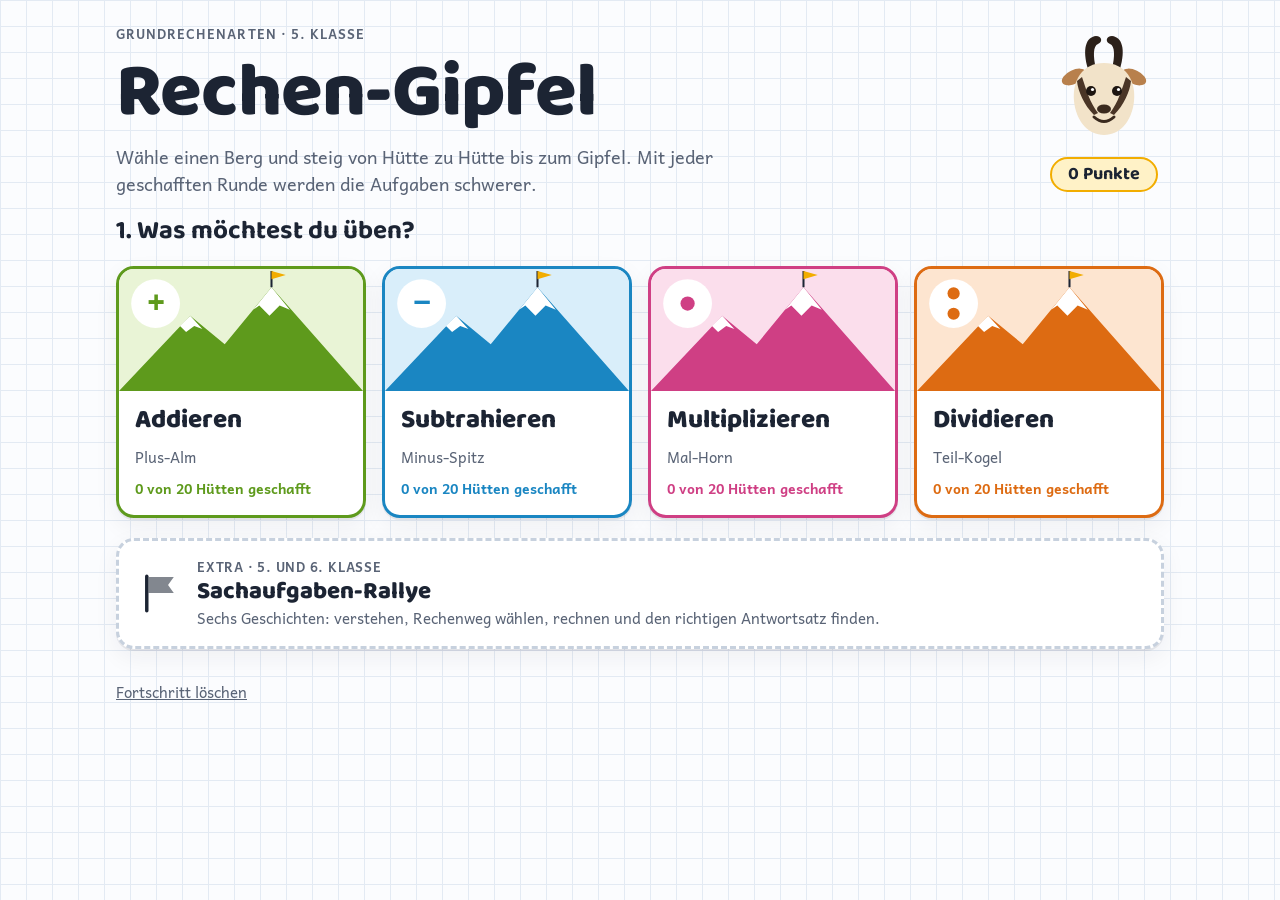
==== commit 38ef3104: "Sachaufgaben-Rallye als Extra in der Lernwelt Sechs Sachaufgaben mit denselben Geschichten für die 5" ====
--- a/einzeldatei/Rechen-Gipfel.html
+++ b/einzeldatei/Rechen-Gipfel.html
@@ -277,6 +277,18 @@
   *, *::before, *::after { animation: none !important; transition: none !important; }
 }
 
+/* Extra: Sachaufgaben-Rallye */
+.extra-card { display: flex; gap: 14px; align-items: center; background: var(--card); color: var(--fg); text-decoration: none;
+  border: 3px dashed var(--line); border-radius: var(--radius); padding: 16px 18px; box-shadow: var(--shadow); transition: transform .15s ease, border-color .15s ease; }
+.extra-card:hover { transform: translateY(-3px); border-color: var(--muted); }
+.extra-card:focus-visible { outline: 3px solid var(--fg); outline-offset: 3px; }
+.extra-flag { width: 46px; height: 46px; flex: none; color: var(--fg); }
+.extra-text { display: flex; flex-direction: column; gap: 2px; min-width: 0; }
+.extra-kicker { font-size: 13px; font-weight: 700; letter-spacing: .06em; text-transform: uppercase; color: var(--muted); }
+.extra-name { font-family: var(--font-display); font-weight: 800; font-size: 24px; line-height: 1.1; }
+.extra-sub { color: var(--muted); font-size: 15px; }
+@media (prefers-reduced-motion: reduce) { .extra-card { transition: none; } }
+
 </style>
 </head>
 <body>
@@ -297,6 +309,11 @@
     </header>
     <h2 class="pick-title">1. Was möchtest du üben?</h2>
     <div class="op-grid" id="op-grid"></div>
+    <a class="extra-card" href="sachaufgaben-rallye.html">
+      <svg class="extra-flag" viewBox="0 0 40 40" aria-hidden="true"><rect x="7" y="4" width="3" height="33" rx="1.5" fill="currentColor"/><path d="M10 6h22l-5 7 5 7H10z" fill="currentColor" opacity=".55"/></svg>
+      <span class="extra-text"><span class="extra-kicker">Extra · 5. und 6. Klasse</span><span class="extra-name">Sachaufgaben-Rallye</span>
+      <span class="extra-sub">Sechs Geschichten: verstehen, Rechenweg wählen, rechnen und den richtigen Antwortsatz finden.</span></span>
+    </a>
     <footer class="home-foot">
       <button type="button" class="link-btn" id="reset-btn">Fortschritt löschen</button>
       <div id="reset-confirm" class="reset-confirm" hidden>
